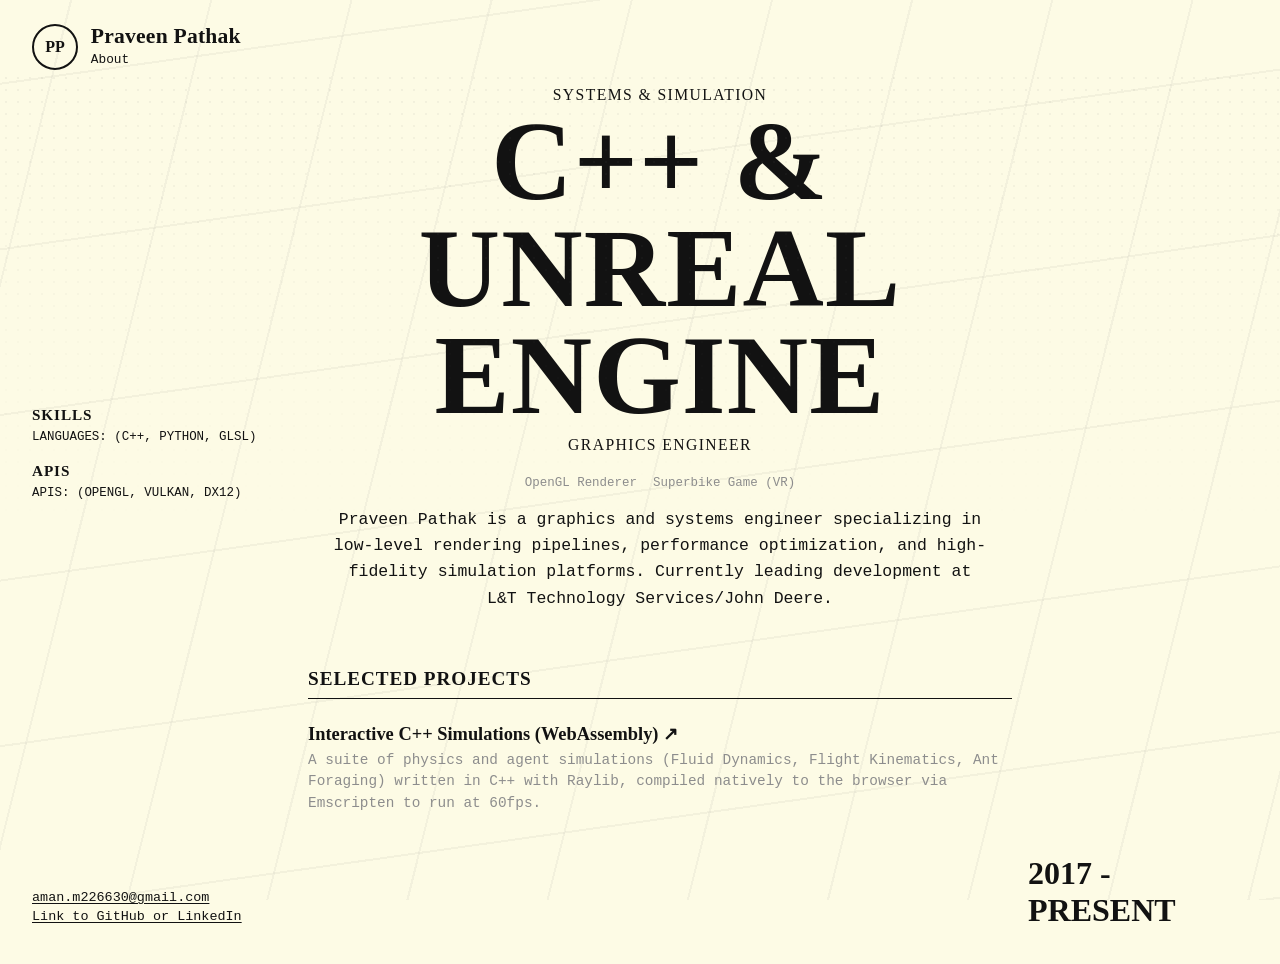
==== index.html @ 754b9e7b "changes folder name" ====
<!DOCTYPE html>
<html lang="en">
<head>
  <meta charset="UTF-8">
  <meta name="viewport" content="width=device-width, initial-scale=1.0">
  <title>Praveen Pathak</title>
  <link rel="stylesheet" href="style.css">
</head>
<body>
  <div class="page-frame">
    <header class="brand-block" id="home">
      <div class="avatar" aria-hidden="true">PP</div>
      <div>
        <h1 class="name">Praveen Pathak</h1>
        <p class="meta">About</p>
      </div>
    </header>

    <aside class="left-meta">
      <h2>SKILLS</h2>
      <p>LANGUAGES: (C++, PYTHON, GLSL)</p>
      <h2>APIS</h2>
      <p>APIS: (OPENGL, VULKAN, DX12)</p>
    </aside>

    <main class="central-block">
      <p class="section-kicker">SYSTEMS &amp; SIMULATION</p>
      <h2 class="massive-title">C++ &amp; UNREAL ENGINE</h2>
      <p class="section-kicker">GRAPHICS ENGINEER</p>
      <div class="project-tags" aria-label="Highlighted projects">
        <span>OpenGL Renderer</span>
        <span>Superbike Game (VR)</span>
      </div>
      <p class="lead-copy">
        Praveen Pathak is a graphics and systems engineer specializing in low-level
        rendering pipelines, performance optimization, and high-fidelity simulation
        platforms. Currently leading development at L&amp;T Technology Services/John Deere.
      </p>

      <section style="margin-top: 3.5rem; text-align: left;">
        <h3 style="font-family: var(--serif); font-size: 1.2rem; letter-spacing: 0.05em; border-bottom: 1px solid var(--ink); padding-bottom: 0.5rem; margin-bottom: 1.5rem;">
          SELECTED PROJECTS
        </h3>
        
        <ul style="list-style: none; padding: 0; margin: 0;">
          <li style="margin-bottom: 1.5rem;">
            <a href="cpp_sims/simulations.html" target="_blank" style="font-family: var(--serif); font-size: 1.15rem; font-weight: 700; text-decoration: none; display: inline-block; margin-bottom: 0.3rem;">
              Interactive C++ Simulations (WebAssembly) &#8599;
            </a>
            <p style="margin: 0; font-size: 0.9rem; color: var(--muted); line-height: 1.5; font-family: var(--mono);">
              A suite of physics and agent simulations (Fluid Dynamics, Flight Kinematics, Ant Foraging) written in C++ with Raylib, compiled natively to the browser via Emscripten to run at 60fps.
            </p>
          </li>
          
          </ul>
      </section>

    </main>

    <footer class="footer-left" id="contact">
      <p><a href="mailto:aman.m226630@gmail.com">aman.m226630@gmail.com</a></p>
      <p><a href="#">Link to GitHub or LinkedIn</a></p>
    </footer>

    <p class="timeline">2017 - PRESENT</p>
  </div>
  <script src="main.js"></script>
</body>
</html>
---- style.css ----
:root {
  --paper: #fdfbe5;
  --ink: #121212;
  --muted: #8d8d8d;
  --mono: "Courier New", Courier, monospace;
  --serif: "Rockwell", "Roboto Slab", "Bodoni MT", "Times New Roman", serif;
}

* {
  box-sizing: border-box;
}

html,
body {
  margin: 0;
  min-height: 100%;
}

body {
  background: var(--paper);
  color: var(--ink);
  font-family: var(--mono);
  position: relative;
}

body::before,
body::after {
  content: "";
  position: fixed;
  pointer-events: none;
  opacity: 0.5;
}

body::before {
  inset: 0;
  background-image:
    repeating-linear-gradient(
      104deg,
      transparent 0 68px,
      rgba(130, 130, 130, 0.16) 68px 70px,
      transparent 70px 136px
    ),
    repeating-linear-gradient(
      172deg,
      transparent 0 82px,
      rgba(120, 120, 120, 0.14) 82px 84px,
      transparent 84px 164px
    );
}

body::after {
  inset: 8% 0 auto 0;
  height: 60%;
  background-image: radial-gradient(circle, rgba(120, 120, 120, 0.33) 1px, transparent 1.2px);
  background-size: 12px 12px;
  mask-image: linear-gradient(to bottom, rgba(0, 0, 0, 0.5), transparent 85%);
}

.page-frame {
  min-height: 100vh;
  padding: 1.5rem 2rem 2.2rem;
  display: grid;
  grid-template-columns: minmax(160px, 260px) 1fr minmax(120px, 220px);
  grid-template-rows: auto 1fr auto;
  column-gap: 1rem;
  row-gap: 1rem;
  position: relative;
}

.brand-block {
  grid-column: 1 / 2;
  grid-row: 1 / 2;
  display: flex;
  align-items: flex-start;
  gap: 0.8rem;
}

.avatar {
  width: 46px;
  height: 46px;
  border: 2px solid var(--ink);
  border-radius: 999px;
  display: grid;
  place-items: center;
  font-family: var(--serif);
  font-size: 1rem;
  font-weight: 700;
}

.name {
  margin: 0;
  font-family: var(--serif);
  font-weight: 700;
  font-size: 1.35rem;
  letter-spacing: 0.01em;
}

.meta {
  margin: 0.2rem 0 0;
  font-size: 0.8rem;
  font-family: var(--mono);
}

.left-meta {
  grid-column: 1 / 2;
  grid-row: 2 / 3;
  align-self: center;
  max-width: 250px;
}

.left-meta h2 {
  margin: 0 0 0.25rem;
  font-family: var(--serif);
  font-size: 0.95rem;
  letter-spacing: 0.06em;
}

.left-meta p {
  margin: 0 0 1rem;
  font-size: 0.78rem;
  line-height: 1.5;
}

.central-block {
  grid-column: 2 / 3;
  grid-row: 2 / 3;
  align-self: center;
  justify-self: center;
  text-align: center;
  width: min(100%, 820px);
}

.section-kicker {
  margin: 0;
  font-family: var(--serif);
  font-size: 0.98rem;
  letter-spacing: 0.09em;
}

.massive-title {
  margin: 0.28rem 0 0.42rem;
  font-family: var(--serif);
  font-size: clamp(2.9rem, 8.8vw, 7.9rem);
  line-height: 0.95;
  font-weight: 700;
  letter-spacing: 0.01em;
}

.project-tags {
  margin: 1.35rem 0 1.05rem;
  display: flex;
  justify-content: center;
  gap: 1rem;
  color: var(--muted);
  font-size: 0.78rem;
}

.lead-copy {
  margin: 0 auto;
  width: min(100%, 660px);
  font-size: 1.03rem;
  line-height: 1.6;
}

.footer-left {
  grid-column: 1 / 2;
  grid-row: 3 / 4;
  align-self: end;
}

.footer-left p {
  margin: 0 0 0.28rem;
  font-size: 0.84rem;
}

a {
  color: var(--ink);
  text-decoration: underline;
  text-decoration-thickness: 1px;
  text-underline-offset: 2px;
}

a:visited,
a:hover,
a:focus-visible {
  color: var(--ink);
}

.timeline {
  grid-column: 3 / 4;
  grid-row: 3 / 4;
  margin: 0;
  justify-self: end;
  align-self: end;
  font-family: var(--serif);
  font-size: clamp(1rem, 2.5vw, 2.1rem);
  font-weight: 700;
}

@media (max-width: 960px) {
  .page-frame {
    grid-template-columns: 1fr;
    grid-template-rows: auto auto auto auto;
    padding: 1.2rem 1.1rem 1.5rem;
  }

  .brand-block,
  .left-meta,
  .central-block,
  .footer-left,
  .timeline {
    grid-column: 1 / -1;
    justify-self: start;
  }

  .left-meta {
    grid-row: 3 / 4;
    margin-top: 1.25rem;
  }

  .central-block {
    grid-row: 2 / 3;
    text-align: left;
    width: 100%;
  }

  .project-tags {
    justify-content: flex-start;
    flex-wrap: wrap;
    gap: 0.6rem 1rem;
  }

  .lead-copy {
    margin: 0;
    width: 100%;
  }

  .footer-left {
    grid-row: 4 / 5;
    margin-top: 1rem;
  }

  .timeline {
    grid-row: 4 / 5;
    justify-self: end;
  }
}
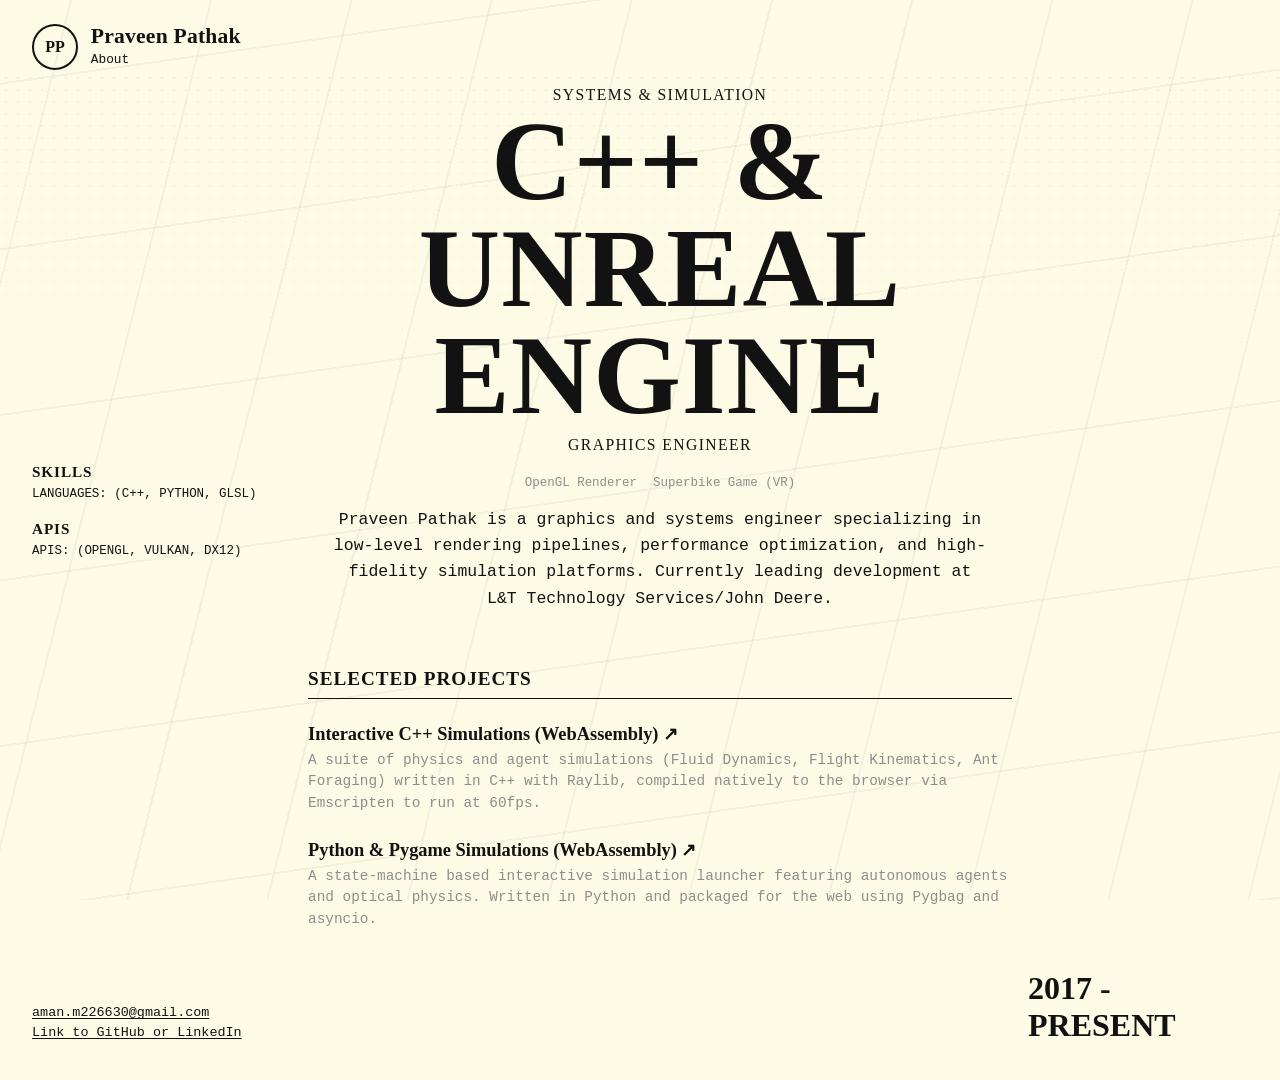
==== commit 20da34fb: "python web support" ====
--- a/index.html
+++ b/index.html
@@ -43,6 +43,7 @@
         </h3>
         
         <ul style="list-style: none; padding: 0; margin: 0;">
+          
           <li style="margin-bottom: 1.5rem;">
             <a href="cpp_sims/simulations.html" target="_blank" style="font-family: var(--serif); font-size: 1.15rem; font-weight: 700; text-decoration: none; display: inline-block; margin-bottom: 0.3rem;">
               Interactive C++ Simulations (WebAssembly) &#8599;
@@ -52,7 +53,16 @@
             </p>
           </li>
           
-          </ul>
+          <li style="margin-bottom: 1.5rem;">
+            <a href="python_sims/index.html" target="_blank" style="font-family: var(--serif); font-size: 1.15rem; font-weight: 700; text-decoration: none; display: inline-block; margin-bottom: 0.3rem;">
+              Python & Pygame Simulations (WebAssembly) &#8599;
+            </a>
+            <p style="margin: 0; font-size: 0.9rem; color: var(--muted); line-height: 1.5; font-family: var(--mono);">
+              A state-machine based interactive simulation launcher featuring autonomous agents and optical physics. Written in Python and packaged for the web using Pygbag and asyncio.
+            </p>
+          </li>
+
+        </ul>
       </section>
 
     </main>
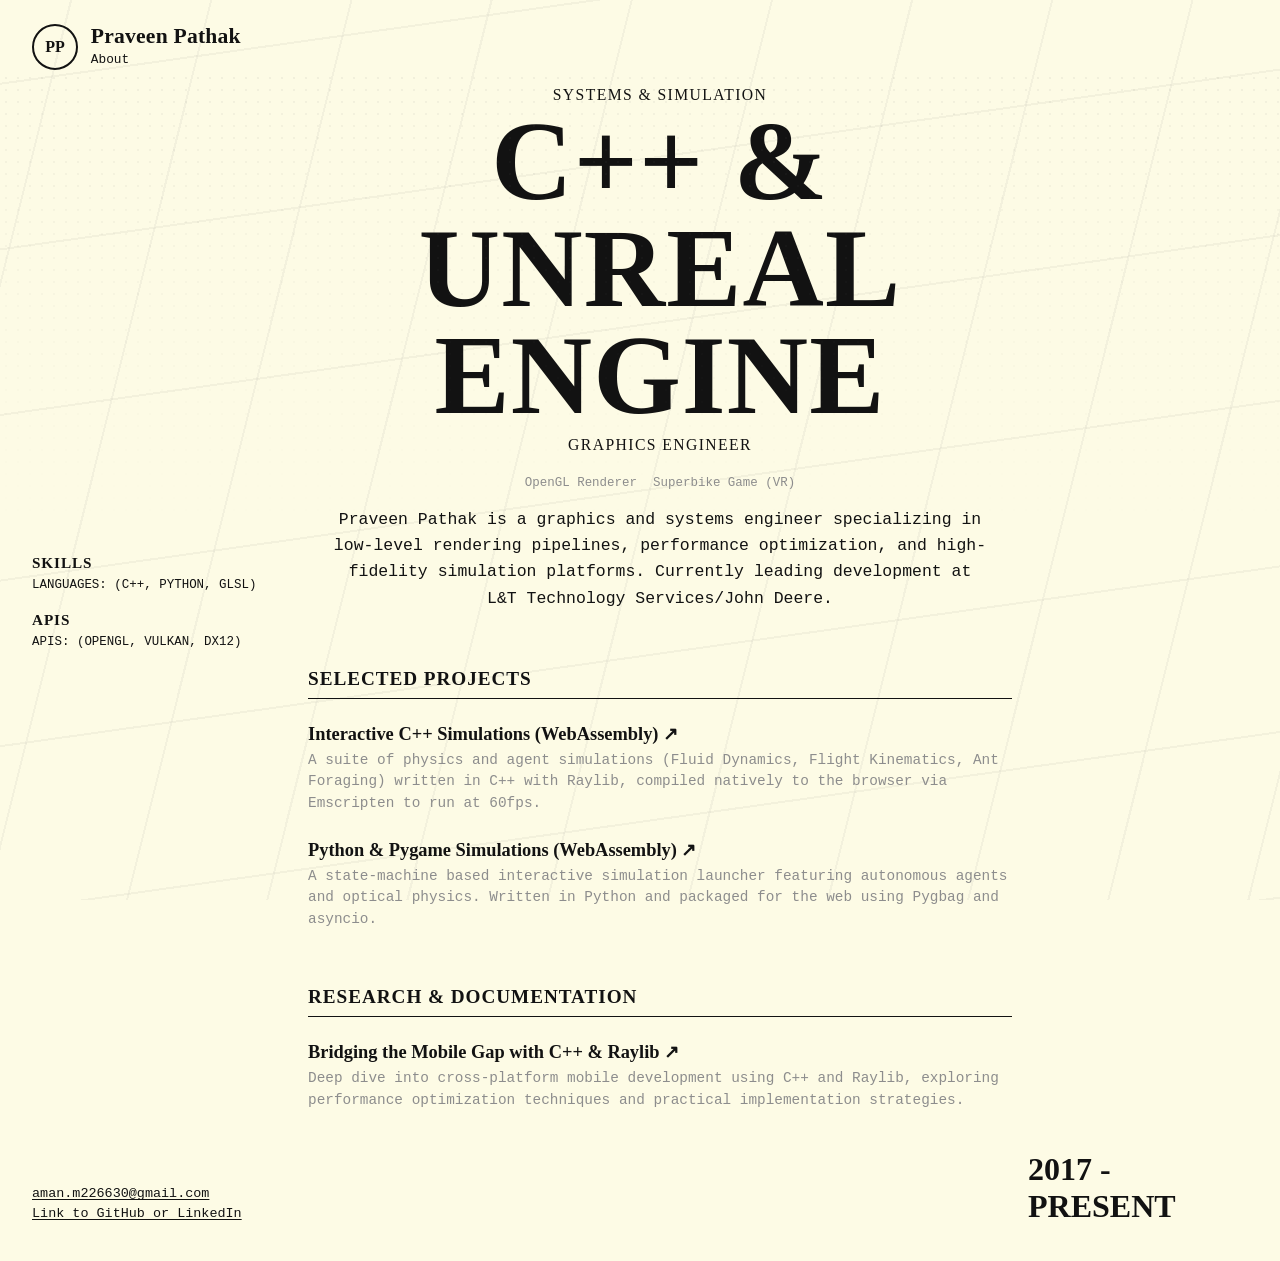
==== commit e111d81b: "added research section" ====
--- a/index.html
+++ b/index.html
@@ -65,6 +65,25 @@
         </ul>
       </section>
 
+      <section style="margin-top: 3.5rem; text-align: left;">
+        <h3 style="font-family: var(--serif); font-size: 1.2rem; letter-spacing: 0.05em; border-bottom: 1px solid var(--ink); padding-bottom: 0.5rem; margin-bottom: 1.5rem;">
+          RESEARCH & DOCUMENTATION
+        </h3>
+        
+        <ul style="list-style: none; padding: 0; margin: 0;">
+          
+          <li style="margin-bottom: 1.5rem;">
+            <a href="research/bridging-mobile-gap/" style="font-family: var(--serif); font-size: 1.15rem; font-weight: 700; text-decoration: none; display: inline-block; margin-bottom: 0.3rem;">
+              Bridging the Mobile Gap with C++ & Raylib &#8599;
+            </a>
+            <p style="margin: 0; font-size: 0.9rem; color: var(--muted); line-height: 1.5; font-family: var(--mono);">
+              Deep dive into cross-platform mobile development using C++ and Raylib, exploring performance optimization techniques and practical implementation strategies.
+            </p>
+          </li>
+
+        </ul>
+      </section>
+
     </main>
 
     <footer class="footer-left" id="contact">
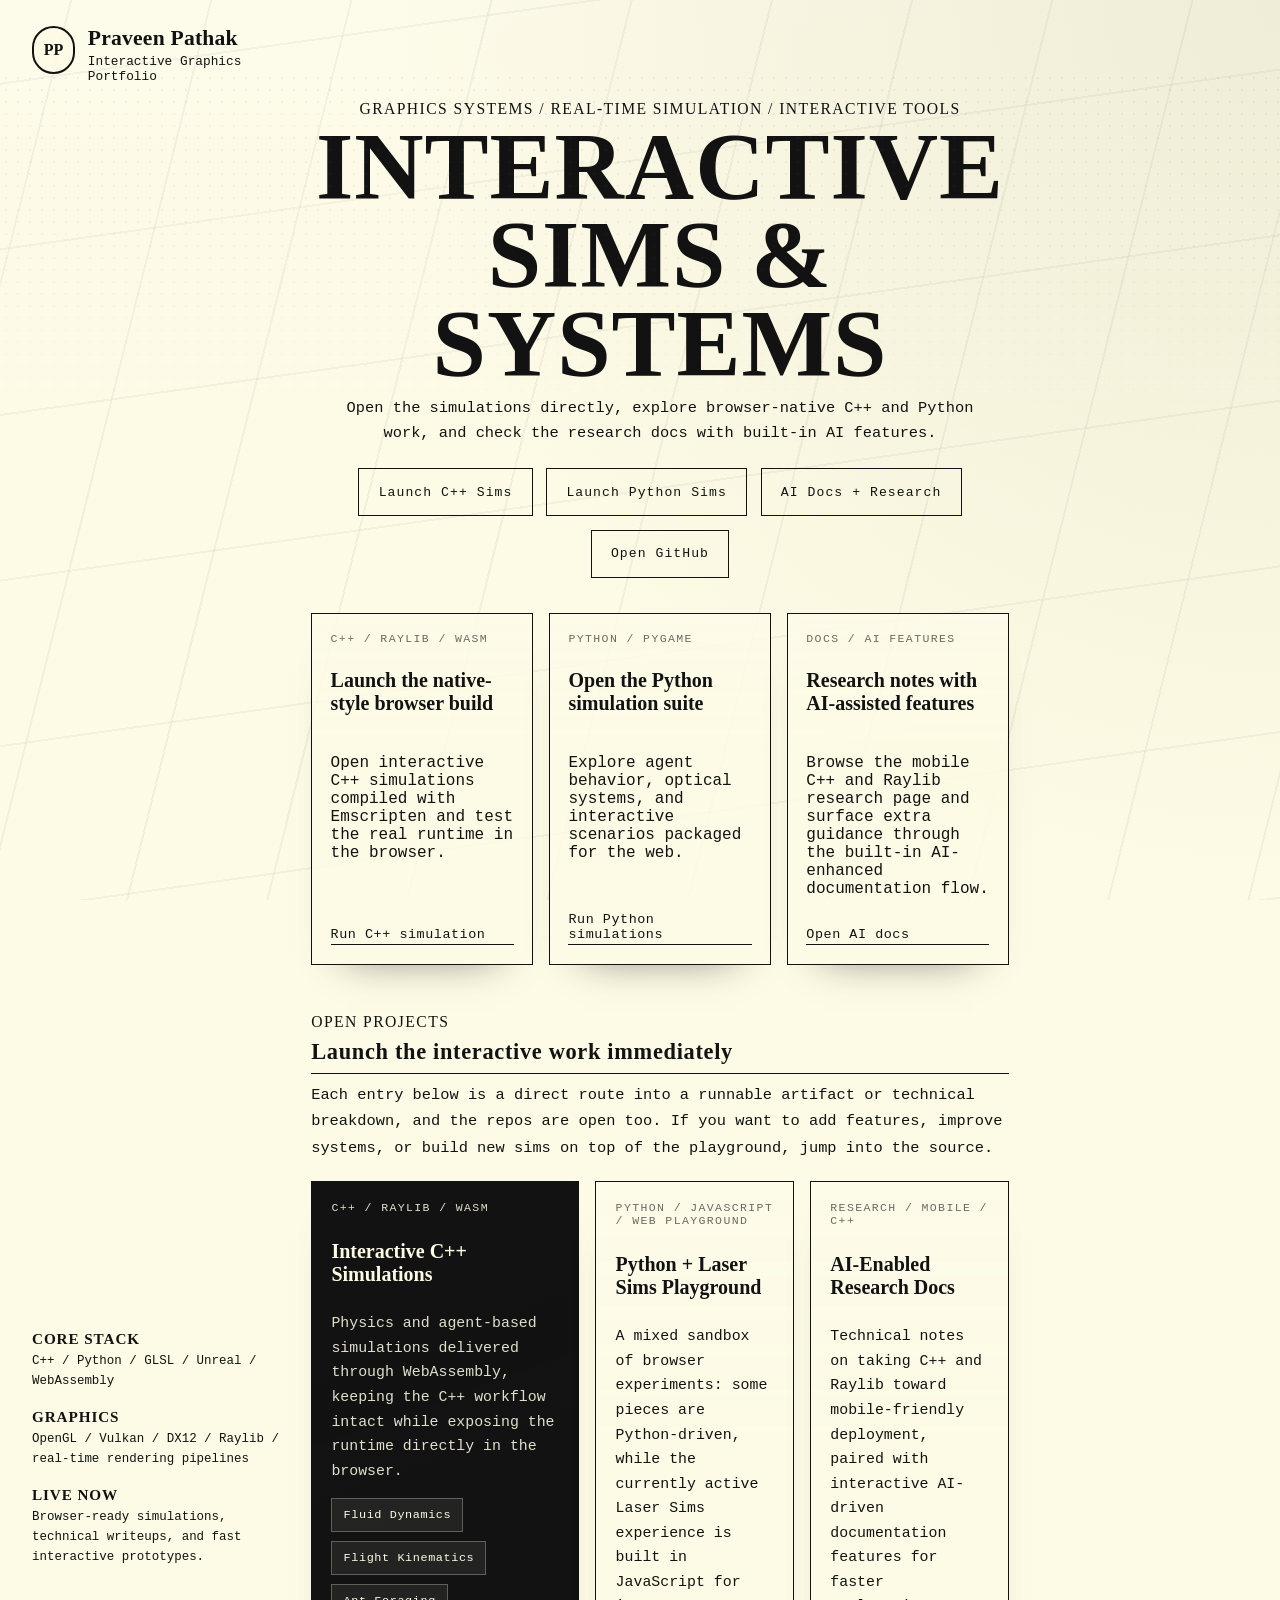
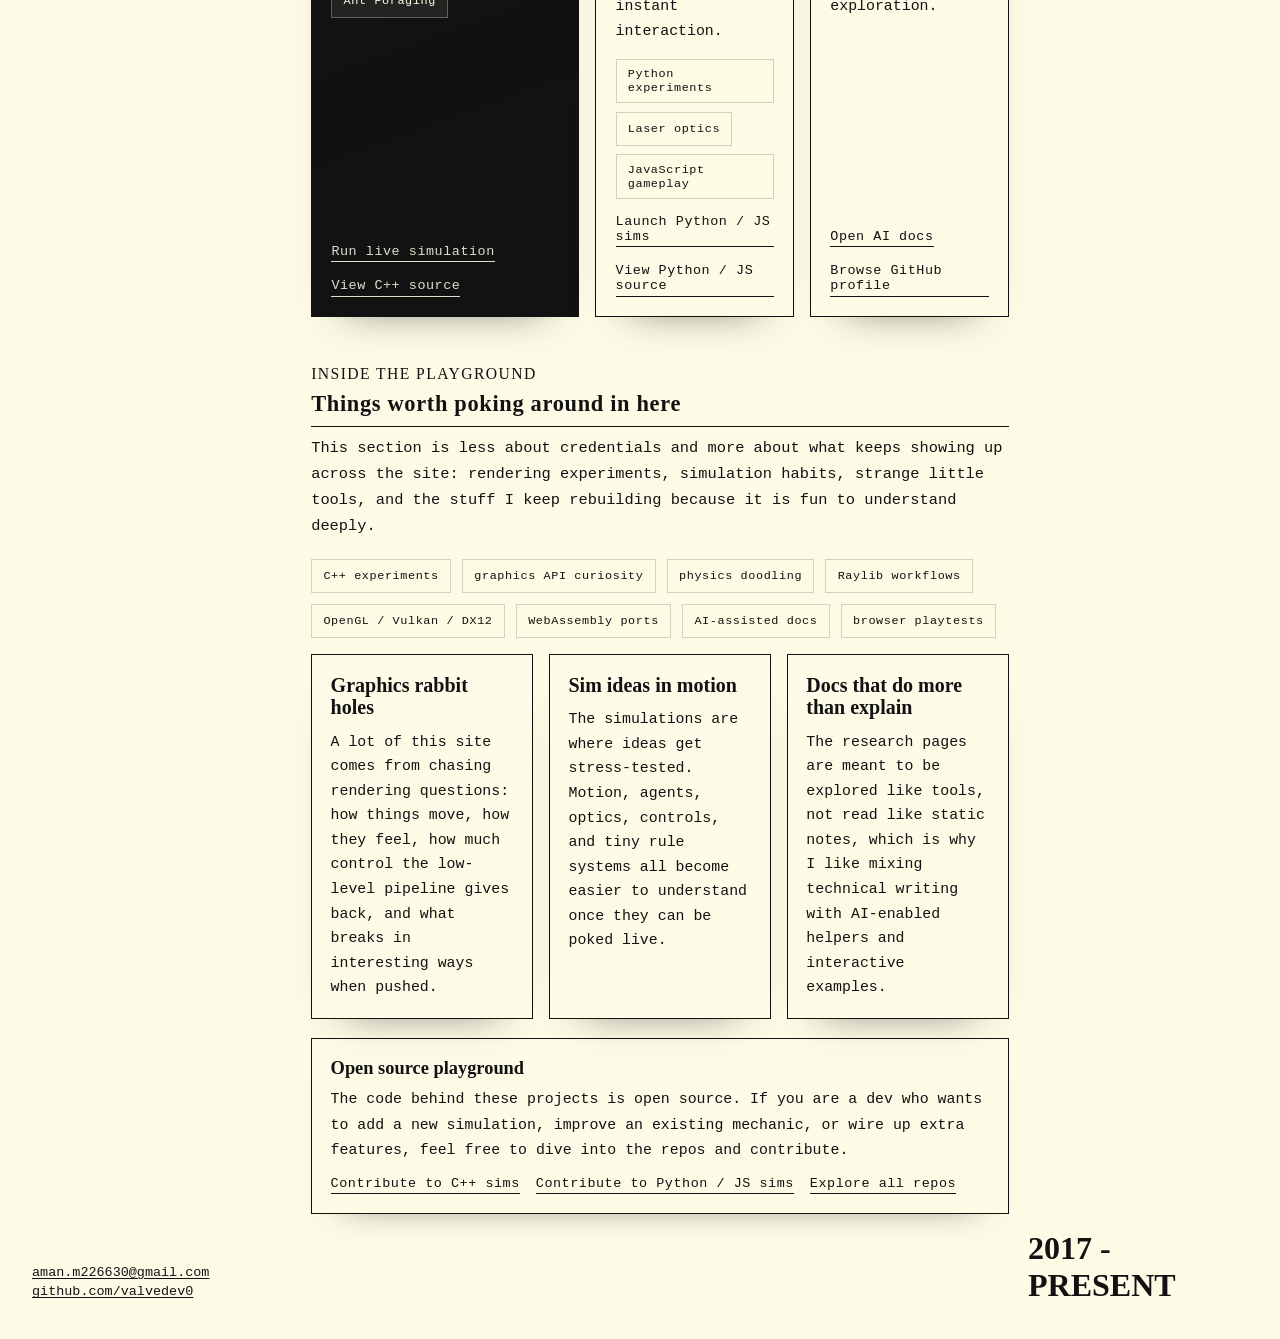
==== commit 2b29dee3: "added cpp and python sims" ====
--- a/index.html
+++ b/index.html
@@ -12,87 +12,198 @@
       <div class="avatar" aria-hidden="true">PP</div>
       <div>
         <h1 class="name">Praveen Pathak</h1>
-        <p class="meta">About</p>
+        <p class="meta">Interactive Graphics Portfolio</p>
       </div>
     </header>
 
     <aside class="left-meta">
-      <h2>SKILLS</h2>
-      <p>LANGUAGES: (C++, PYTHON, GLSL)</p>
-      <h2>APIS</h2>
-      <p>APIS: (OPENGL, VULKAN, DX12)</p>
+      <h2>CORE STACK</h2>
+      <p>C++ / Python / GLSL / Unreal / WebAssembly</p>
+      <h2>GRAPHICS</h2>
+      <p>OpenGL / Vulkan / DX12 / Raylib / real-time rendering pipelines</p>
+      <h2>LIVE NOW</h2>
+      <p>Browser-ready simulations, technical writeups, and fast interactive prototypes.</p>
     </aside>
 
     <main class="central-block">
-      <p class="section-kicker">SYSTEMS &amp; SIMULATION</p>
-      <h2 class="massive-title">C++ &amp; UNREAL ENGINE</h2>
-      <p class="section-kicker">GRAPHICS ENGINEER</p>
-      <div class="project-tags" aria-label="Highlighted projects">
-        <span>OpenGL Renderer</span>
-        <span>Superbike Game (VR)</span>
+      <p class="section-kicker">GRAPHICS SYSTEMS / REAL-TIME SIMULATION / INTERACTIVE TOOLS</p>
+      <h2 class="massive-title">INTERACTIVE<br>SIMS &amp; SYSTEMS</h2>
+      <p class="hero-note">
+        Open the simulations directly, explore browser-native C++ and Python work, and check the
+        research docs with built-in AI features.
+      </p>
+
+      <div class="hero-actions" aria-label="Primary portfolio actions">
+        <a class="action-link" href="cpp_sims/simulations.html" target="_blank" rel="noreferrer">Launch C++ Sims</a>
+        <a class="action-link" href="python_sims/index.html" target="_blank" rel="noreferrer">Launch Python Sims</a>
+        <a class="action-link action-link-secondary" href="research/bridging-mobile-gap/">AI Docs + Research</a>
+        <a class="action-link action-link-secondary" href="https://github.com/valvedev0" target="_blank" rel="noreferrer">Open GitHub</a>
       </div>
-      <p class="lead-copy">
-        Praveen Pathak is a graphics and systems engineer specializing in low-level
-        rendering pipelines, performance optimization, and high-fidelity simulation
-        platforms. Currently leading development at L&amp;T Technology Services/John Deere.
-      </p>
-
-      <section style="margin-top: 3.5rem; text-align: left;">
-        <h3 style="font-family: var(--serif); font-size: 1.2rem; letter-spacing: 0.05em; border-bottom: 1px solid var(--ink); padding-bottom: 0.5rem; margin-bottom: 1.5rem;">
-          SELECTED PROJECTS
-        </h3>
-        
-        <ul style="list-style: none; padding: 0; margin: 0;">
-          
-          <li style="margin-bottom: 1.5rem;">
-            <a href="cpp_sims/simulations.html" target="_blank" style="font-family: var(--serif); font-size: 1.15rem; font-weight: 700; text-decoration: none; display: inline-block; margin-bottom: 0.3rem;">
-              Interactive C++ Simulations (WebAssembly) &#8599;
-            </a>
-            <p style="margin: 0; font-size: 0.9rem; color: var(--muted); line-height: 1.5; font-family: var(--mono);">
-              A suite of physics and agent simulations (Fluid Dynamics, Flight Kinematics, Ant Foraging) written in C++ with Raylib, compiled natively to the browser via Emscripten to run at 60fps.
-            </p>
-          </li>
-          
-          <li style="margin-bottom: 1.5rem;">
-            <a href="python_sims/index.html" target="_blank" style="font-family: var(--serif); font-size: 1.15rem; font-weight: 700; text-decoration: none; display: inline-block; margin-bottom: 0.3rem;">
-              Python & Pygame Simulations (WebAssembly) &#8599;
-            </a>
-            <p style="margin: 0; font-size: 0.9rem; color: var(--muted); line-height: 1.5; font-family: var(--mono);">
-              A state-machine based interactive simulation launcher featuring autonomous agents and optical physics. Written in Python and packaged for the web using Pygbag and asyncio.
-            </p>
-          </li>
-
-        </ul>
+
+      <section class="spotlight-grid" aria-label="Primary portfolio entry points">
+        <article class="spotlight-card spotlight-card-launch">
+          <p class="card-kicker">C++ / RAYLIB / WASM</p>
+          <h3>Launch the native-style browser build</h3>
+          <p>
+            Open interactive C++ simulations compiled with Emscripten and test the real runtime in
+            the browser.
+          </p>
+          <a class="arrow-link" href="cpp_sims/simulations.html" target="_blank" rel="noreferrer">Run C++ simulation</a>
+        </article>
+        <article class="spotlight-card spotlight-card-launch">
+          <p class="card-kicker">PYTHON / PYGAME</p>
+          <h3>Open the Python simulation suite</h3>
+          <p>
+            Explore agent behavior, optical systems, and interactive scenarios packaged for the
+            web.
+          </p>
+          <a class="arrow-link" href="python_sims/index.html" target="_blank" rel="noreferrer">Run Python simulations</a>
+        </article>
+        <article class="spotlight-card spotlight-card-launch">
+          <p class="card-kicker">DOCS / AI FEATURES</p>
+          <h3>Research notes with AI-assisted features</h3>
+          <p>
+            Browse the mobile C++ and Raylib research page and surface extra guidance through the
+            built-in AI-enhanced documentation flow.
+          </p>
+          <a class="arrow-link" href="research/bridging-mobile-gap/">Open AI docs</a>
+        </article>
       </section>
 
-      <section style="margin-top: 3.5rem; text-align: left;">
-        <h3 style="font-family: var(--serif); font-size: 1.2rem; letter-spacing: 0.05em; border-bottom: 1px solid var(--ink); padding-bottom: 0.5rem; margin-bottom: 1.5rem;">
-          RESEARCH & DOCUMENTATION
-        </h3>
-        
-        <ul style="list-style: none; padding: 0; margin: 0;">
-          
-          <li style="margin-bottom: 1.5rem;">
-            <a href="research/bridging-mobile-gap/" style="font-family: var(--serif); font-size: 1.15rem; font-weight: 700; text-decoration: none; display: inline-block; margin-bottom: 0.3rem;">
-              Bridging the Mobile Gap with C++ & Raylib &#8599;
-            </a>
-            <p style="margin: 0; font-size: 0.9rem; color: var(--muted); line-height: 1.5; font-family: var(--mono);">
-              Deep dive into cross-platform mobile development using C++ and Raylib, exploring performance optimization techniques and practical implementation strategies.
-            </p>
-          </li>
-
-        </ul>
+      <section class="content-section" id="projects">
+        <div class="section-heading">
+          <p class="section-kicker">OPEN PROJECTS</p>
+          <h3 class="section-title">Launch the interactive work immediately</h3>
+          <p class="supporting-copy">
+            Each entry below is a direct route into a runnable artifact or technical breakdown, and
+            the repos are open too. If you want to add features, improve systems, or build new
+            sims on top of the playground, jump into the source.
+          </p>
+        </div>
+
+        <div class="project-grid">
+          <article class="project-card project-card-featured">
+            <p class="card-kicker">C++ / RAYLIB / WASM</p>
+            <h4>Interactive C++ Simulations</h4>
+            <p class="project-summary">
+              Physics and agent-based simulations delivered through WebAssembly, keeping the C++
+              workflow intact while exposing the runtime directly in the browser.
+            </p>
+            <div class="card-tags" aria-label="C++ simulation categories">
+              <span>Fluid Dynamics</span>
+              <span>Flight Kinematics</span>
+              <span>Ant Foraging</span>
+            </div>
+            <div class="project-actions">
+              <a class="arrow-link" href="cpp_sims/simulations.html" target="_blank" rel="noreferrer">Run live simulation</a>
+              <a class="arrow-link" href="https://github.com/valvedev0/simulations/tree/feature/wasm-port/cpp" target="_blank" rel="noreferrer">View C++ source</a>
+            </div>
+          </article>
+
+          <article class="project-card">
+            <p class="card-kicker">PYTHON / JAVASCRIPT / WEB PLAYGROUND</p>
+            <h4>Python + Laser Sims Playground</h4>
+            <p class="project-summary">
+              A mixed sandbox of browser experiments: some pieces are Python-driven, while the
+              currently active Laser Sims experience is built in JavaScript for instant interaction.
+            </p>
+            <div class="card-tags" aria-label="Python simulation categories">
+              <span>Python experiments</span>
+              <span>Laser optics</span>
+              <span>JavaScript gameplay</span>
+            </div>
+            <div class="project-actions">
+              <a class="arrow-link" href="python_sims/index.html" target="_blank" rel="noreferrer">Launch Python / JS sims</a>
+              <a class="arrow-link" href="https://github.com/valvedev0/simulations/tree/feature/wasm-port/python" target="_blank" rel="noreferrer">View Python / JS source</a>
+            </div>
+          </article>
+
+          <article class="project-card">
+            <p class="card-kicker">RESEARCH / MOBILE / C++</p>
+            <h4>AI-Enabled Research Docs</h4>
+            <p class="project-summary">
+              Technical notes on taking C++ and Raylib toward mobile-friendly deployment, paired
+              with interactive AI-driven documentation features for faster exploration.
+            </p>
+            <div class="project-actions">
+              <a class="arrow-link" href="research/bridging-mobile-gap/">Open AI docs</a>
+              <a class="arrow-link" href="https://github.com/valvedev0" target="_blank" rel="noreferrer">Browse GitHub profile</a>
+            </div>
+          </article>
+        </div>
       </section>
 
+      <section class="content-section" id="skills">
+        <div class="section-heading">
+          <p class="section-kicker">INSIDE THE PLAYGROUND</p>
+          <h3 class="section-title">Things worth poking around in here</h3>
+          <p class="supporting-copy">
+            This section is less about credentials and more about what keeps showing up across the
+            site: rendering experiments, simulation habits, strange little tools, and the stuff I
+            keep rebuilding because it is fun to understand deeply.
+          </p>
+        </div>
+
+        <div class="skill-cloud" aria-label="Skill snapshot">
+          <span class="skill-pill">C++ experiments</span>
+          <span class="skill-pill">graphics API curiosity</span>
+          <span class="skill-pill">physics doodling</span>
+          <span class="skill-pill">Raylib workflows</span>
+          <span class="skill-pill">OpenGL / Vulkan / DX12</span>
+          <span class="skill-pill">WebAssembly ports</span>
+          <span class="skill-pill">AI-assisted docs</span>
+          <span class="skill-pill">browser playtests</span>
+        </div>
+
+        <div class="detail-grid">
+          <article class="detail-card">
+            <h4>Graphics rabbit holes</h4>
+            <p>
+              A lot of this site comes from chasing rendering questions: how things move, how they
+              feel, how much control the low-level pipeline gives back, and what breaks in
+              interesting ways when pushed.
+            </p>
+          </article>
+          <article class="detail-card">
+            <h4>Sim ideas in motion</h4>
+            <p>
+              The simulations are where ideas get stress-tested. Motion, agents, optics, controls,
+              and tiny rule systems all become easier to understand once they can be poked live.
+            </p>
+          </article>
+          <article class="detail-card">
+            <h4>Docs that do more than explain</h4>
+            <p>
+              The research pages are meant to be explored like tools, not read like static notes,
+              which is why I like mixing technical writing with AI-enabled helpers and interactive
+              examples.
+            </p>
+          </article>
+        </div>
+
+        <div class="contrib-note">
+          <h4>Open source playground</h4>
+          <p>
+            The code behind these projects is open source. If you are a dev who wants to add a new
+            simulation, improve an existing mechanic, or wire up extra features, feel free to dive
+            into the repos and contribute.
+          </p>
+          <div class="project-actions">
+            <a class="arrow-link" href="https://github.com/valvedev0/simulations/tree/feature/wasm-port/cpp" target="_blank" rel="noreferrer">Contribute to C++ sims</a>
+            <a class="arrow-link" href="https://github.com/valvedev0/simulations/tree/feature/wasm-port/python" target="_blank" rel="noreferrer">Contribute to Python / JS sims</a>
+            <a class="arrow-link" href="https://github.com/valvedev0" target="_blank" rel="noreferrer">Explore all repos</a>
+          </div>
+        </div>
+      </section>
     </main>
 
     <footer class="footer-left" id="contact">
       <p><a href="mailto:aman.m226630@gmail.com">aman.m226630@gmail.com</a></p>
-      <p><a href="#">Link to GitHub or LinkedIn</a></p>
+      <p><a href="https://github.com/valvedev0" target="_blank" rel="noreferrer">github.com/valvedev0</a></p>
     </footer>
 
     <p class="timeline">2017 - PRESENT</p>
   </div>
   <script src="main.js"></script>
 </body>
-</html>+</html>
--- a/style.css
+++ b/style.css
@@ -1,7 +1,10 @@
 :root {
   --paper: #fdfbe5;
+  --paper-deep: #f4efcf;
   --ink: #121212;
-  --muted: #8d8d8d;
+  --muted: #6d6a5f;
+  --line: rgba(18, 18, 18, 0.18);
+  --shadow: rgba(18, 18, 18, 0.08);
   --mono: "Courier New", Courier, monospace;
   --serif: "Rockwell", "Roboto Slab", "Bodoni MT", "Times New Roman", serif;
 }
@@ -14,10 +17,14 @@
 body {
   margin: 0;
   min-height: 100%;
+  scroll-behavior: smooth;
 }
 
 body {
-  background: var(--paper);
+  background:
+    radial-gradient(circle at top right, rgba(175, 167, 129, 0.18), transparent 28%),
+    linear-gradient(180deg, rgba(255, 255, 255, 0.18), transparent 20%),
+    var(--paper);
   color: var(--ink);
   font-family: var(--mono);
   position: relative;
@@ -28,7 +35,7 @@
   content: "";
   position: fixed;
   pointer-events: none;
-  opacity: 0.5;
+  opacity: 0.52;
 }
 
 body::before {
@@ -53,16 +60,16 @@
   height: 60%;
   background-image: radial-gradient(circle, rgba(120, 120, 120, 0.33) 1px, transparent 1.2px);
   background-size: 12px 12px;
-  mask-image: linear-gradient(to bottom, rgba(0, 0, 0, 0.5), transparent 85%);
+  mask-image: linear-gradient(to bottom, rgba(0, 0, 0, 0.55), transparent 85%);
 }
 
 .page-frame {
   min-height: 100vh;
-  padding: 1.5rem 2rem 2.2rem;
+  padding: 1.6rem 2rem 2.2rem;
   display: grid;
-  grid-template-columns: minmax(160px, 260px) 1fr minmax(120px, 220px);
+  grid-template-columns: minmax(170px, 260px) 1fr minmax(120px, 220px);
   grid-template-rows: auto 1fr auto;
-  column-gap: 1rem;
+  column-gap: 1.2rem;
   row-gap: 1rem;
   position: relative;
 }
@@ -76,8 +83,8 @@
 }
 
 .avatar {
-  width: 46px;
-  height: 46px;
+  width: 48px;
+  height: 48px;
   border: 2px solid var(--ink);
   border-radius: 999px;
   display: grid;
@@ -85,6 +92,7 @@
   font-family: var(--serif);
   font-size: 1rem;
   font-weight: 700;
+  background: rgba(253, 251, 229, 0.86);
 }
 
 .name {
@@ -113,12 +121,13 @@
   font-family: var(--serif);
   font-size: 0.95rem;
   letter-spacing: 0.06em;
+  font-weight: 700;
 }
 
 .left-meta p {
   margin: 0 0 1rem;
   font-size: 0.78rem;
-  line-height: 1.5;
+  line-height: 1.6;
 }
 
 .central-block {
@@ -127,7 +136,7 @@
   align-self: center;
   justify-self: center;
   text-align: center;
-  width: min(100%, 820px);
+  width: min(100%, 980px);
 }
 
 .section-kicker {
@@ -138,10 +147,10 @@
 }
 
 .massive-title {
-  margin: 0.28rem 0 0.42rem;
-  font-family: var(--serif);
-  font-size: clamp(2.9rem, 8.8vw, 7.9rem);
-  line-height: 0.95;
+  margin: 0.32rem 0 0.5rem;
+  font-family: var(--serif);
+  font-size: clamp(2.8rem, 7.5vw, 6rem);
+  line-height: 0.92;
   font-weight: 700;
   letter-spacing: 0.01em;
 }
@@ -159,7 +168,269 @@
   margin: 0 auto;
   width: min(100%, 660px);
   font-size: 1.03rem;
-  line-height: 1.6;
+  line-height: 1.65;
+}
+
+.hero-note {
+  margin: 0.35rem auto 0;
+  width: min(100%, 640px);
+  font-size: 0.96rem;
+  line-height: 1.65;
+}
+
+.hero-actions {
+  margin-top: 1.35rem;
+  display: flex;
+  justify-content: center;
+  flex-wrap: wrap;
+  gap: 0.85rem;
+}
+
+.action-link {
+  display: inline-flex;
+  align-items: center;
+  justify-content: center;
+  min-height: 48px;
+  padding: 0.9rem 1.2rem;
+  border: 1px solid var(--ink);
+  background: transparent;
+  color: var(--ink);
+  text-decoration: none;
+  font-size: 0.82rem;
+  letter-spacing: 0.08em;
+  transition: transform 180ms ease, background 180ms ease, color 180ms ease, box-shadow 180ms ease;
+  box-shadow: none;
+}
+
+.action-link:hover,
+.action-link:focus-visible {
+  color: var(--paper);
+  background: var(--ink);
+  transform: translateY(-2px);
+}
+
+.action-link-secondary {
+  background: transparent;
+  color: var(--ink);
+}
+
+.action-link-secondary:hover,
+.action-link-secondary:focus-visible {
+  background: var(--ink);
+  color: var(--paper);
+}
+
+.action-link:visited,
+.action-link:hover,
+.action-link:focus-visible,
+.action-link-secondary:visited,
+.action-link-secondary:hover,
+.action-link-secondary:focus-visible {
+  text-decoration: none;
+}
+
+.spotlight-grid {
+  margin-top: 2.2rem;
+  display: grid;
+  grid-template-columns: repeat(3, minmax(0, 1fr));
+  gap: 1rem;
+  text-align: left;
+}
+
+.spotlight-card,
+.project-card,
+.detail-card {
+  border: 1px solid var(--ink);
+  background:
+    linear-gradient(180deg, rgba(255, 255, 255, 0.16), transparent 42%),
+    rgba(253, 251, 229, 0.82);
+  box-shadow: 0 24px 40px -36px rgba(18, 18, 18, 0.7);
+  transition: transform 180ms ease, box-shadow 180ms ease, border-color 180ms ease;
+}
+
+.spotlight-card {
+  padding: 1.15rem;
+}
+
+.spotlight-card-launch {
+  display: flex;
+  flex-direction: column;
+  gap: 0.8rem;
+}
+
+.spotlight-card-launch .arrow-link {
+  margin-top: auto;
+}
+
+.spotlight-card:hover,
+.spotlight-card:focus-within,
+.project-card:hover,
+.project-card:focus-within,
+.detail-card:hover,
+.detail-card:focus-within {
+  transform: translateY(-3px);
+  box-shadow: 0 28px 50px -34px rgba(18, 18, 18, 0.74);
+}
+
+.card-kicker {
+  margin: 0 0 0.7rem;
+  font-size: 0.72rem;
+  letter-spacing: 0.12em;
+  color: var(--muted);
+}
+
+.spotlight-card h3,
+.project-card h4,
+.detail-card h4 {
+  margin: 0 0 0.7rem;
+  font-family: var(--serif);
+  font-size: 1.25rem;
+  line-height: 1.12;
+}
+
+.spotlight-card p:last-child,
+.project-summary,
+.detail-card p {
+  margin: 0;
+  font-size: 0.93rem;
+  line-height: 1.65;
+}
+
+.content-section {
+  margin-top: 3rem;
+  text-align: left;
+}
+
+.section-heading {
+  display: grid;
+  gap: 0.5rem;
+  margin-bottom: 1.25rem;
+}
+
+.section-title {
+  margin: 0;
+  padding-bottom: 0.55rem;
+  border-bottom: 1px solid var(--ink);
+  font-family: var(--serif);
+  font-size: 1.4rem;
+  letter-spacing: 0.03em;
+}
+
+.supporting-copy {
+  margin: 0;
+  max-width: 760px;
+  font-size: 0.96rem;
+  line-height: 1.7;
+}
+
+.project-grid {
+  display: grid;
+  grid-template-columns: 1.35fr 1fr 1fr;
+  gap: 1rem;
+}
+
+.project-card {
+  display: flex;
+  flex-direction: column;
+  gap: 0.95rem;
+  padding: 1.2rem;
+}
+
+.project-card-featured {
+  background:
+    linear-gradient(160deg, rgba(18, 18, 18, 0.96), rgba(18, 18, 18, 0.82)),
+    var(--ink);
+  color: var(--paper);
+}
+
+.project-card-featured .card-kicker,
+.project-card-featured .project-summary,
+.project-card-featured .arrow-link {
+  color: rgba(253, 251, 229, 0.88);
+}
+
+.project-card-featured .card-tags span {
+  border-color: rgba(253, 251, 229, 0.28);
+  background: rgba(253, 251, 229, 0.07);
+}
+
+.card-tags {
+  display: flex;
+  flex-wrap: wrap;
+  gap: 0.55rem;
+}
+
+.card-tags span,
+.skill-pill {
+  display: inline-flex;
+  align-items: center;
+  min-height: 34px;
+  padding: 0.45rem 0.7rem;
+  border: 1px solid var(--line);
+  background: rgba(253, 251, 229, 0.78);
+  font-size: 0.74rem;
+  letter-spacing: 0.05em;
+}
+
+.project-actions {
+  display: flex;
+  flex-wrap: wrap;
+  gap: 1rem;
+  margin-top: auto;
+}
+
+.arrow-link {
+  color: var(--ink);
+  text-decoration: none;
+  font-size: 0.84rem;
+  letter-spacing: 0.04em;
+  border-bottom: 1px solid currentColor;
+  padding-bottom: 0.15rem;
+}
+
+.arrow-link:hover,
+.arrow-link:focus-visible {
+  opacity: 0.72;
+}
+
+.skill-cloud {
+  display: flex;
+  flex-wrap: wrap;
+  gap: 0.7rem;
+}
+
+.detail-grid {
+  margin-top: 1rem;
+  display: grid;
+  grid-template-columns: repeat(3, minmax(0, 1fr));
+  gap: 1rem;
+}
+
+.detail-card {
+  padding: 1.15rem;
+}
+
+.contrib-note {
+  margin-top: 1.2rem;
+  padding: 1.15rem;
+  border: 1px solid var(--ink);
+  background:
+    linear-gradient(180deg, rgba(255, 255, 255, 0.14), transparent 42%),
+    rgba(253, 251, 229, 0.84);
+  box-shadow: 0 20px 36px -34px rgba(18, 18, 18, 0.72);
+}
+
+.contrib-note h4 {
+  margin: 0 0 0.55rem;
+  font-family: var(--serif);
+  font-size: 1.15rem;
+}
+
+.contrib-note p {
+  margin: 0 0 0.8rem;
+  max-width: 780px;
+  font-size: 0.93rem;
+  line-height: 1.7;
 }
 
 .footer-left {
@@ -186,6 +457,31 @@
   color: var(--ink);
 }
 
+.action-link,
+.action-link:visited,
+.action-link:hover,
+.action-link:focus-visible,
+.action-link-secondary,
+.action-link-secondary:visited,
+.action-link-secondary:hover,
+.action-link-secondary:focus-visible {
+  text-decoration: none;
+}
+
+.action-link,
+.action-link:visited,
+.action-link-secondary,
+.action-link-secondary:visited {
+  color: var(--ink);
+}
+
+.action-link:hover,
+.action-link:focus-visible,
+.action-link-secondary:hover,
+.action-link-secondary:focus-visible {
+  color: var(--paper);
+}
+
 .timeline {
   grid-column: 3 / 4;
   grid-row: 3 / 4;
@@ -195,6 +491,14 @@
   font-family: var(--serif);
   font-size: clamp(1rem, 2.5vw, 2.1rem);
   font-weight: 700;
+}
+
+@media (max-width: 1100px) {
+  .spotlight-grid,
+  .detail-grid,
+  .project-grid {
+    grid-template-columns: 1fr;
+  }
 }
 
 @media (max-width: 960px) {
@@ -224,12 +528,12 @@
     width: 100%;
   }
 
-  .project-tags {
+  .project-tags,
+  .hero-actions {
     justify-content: flex-start;
-    flex-wrap: wrap;
-    gap: 0.6rem 1rem;
-  }
-
+  }
+
+  .hero-note,
   .lead-copy {
     margin: 0;
     width: 100%;
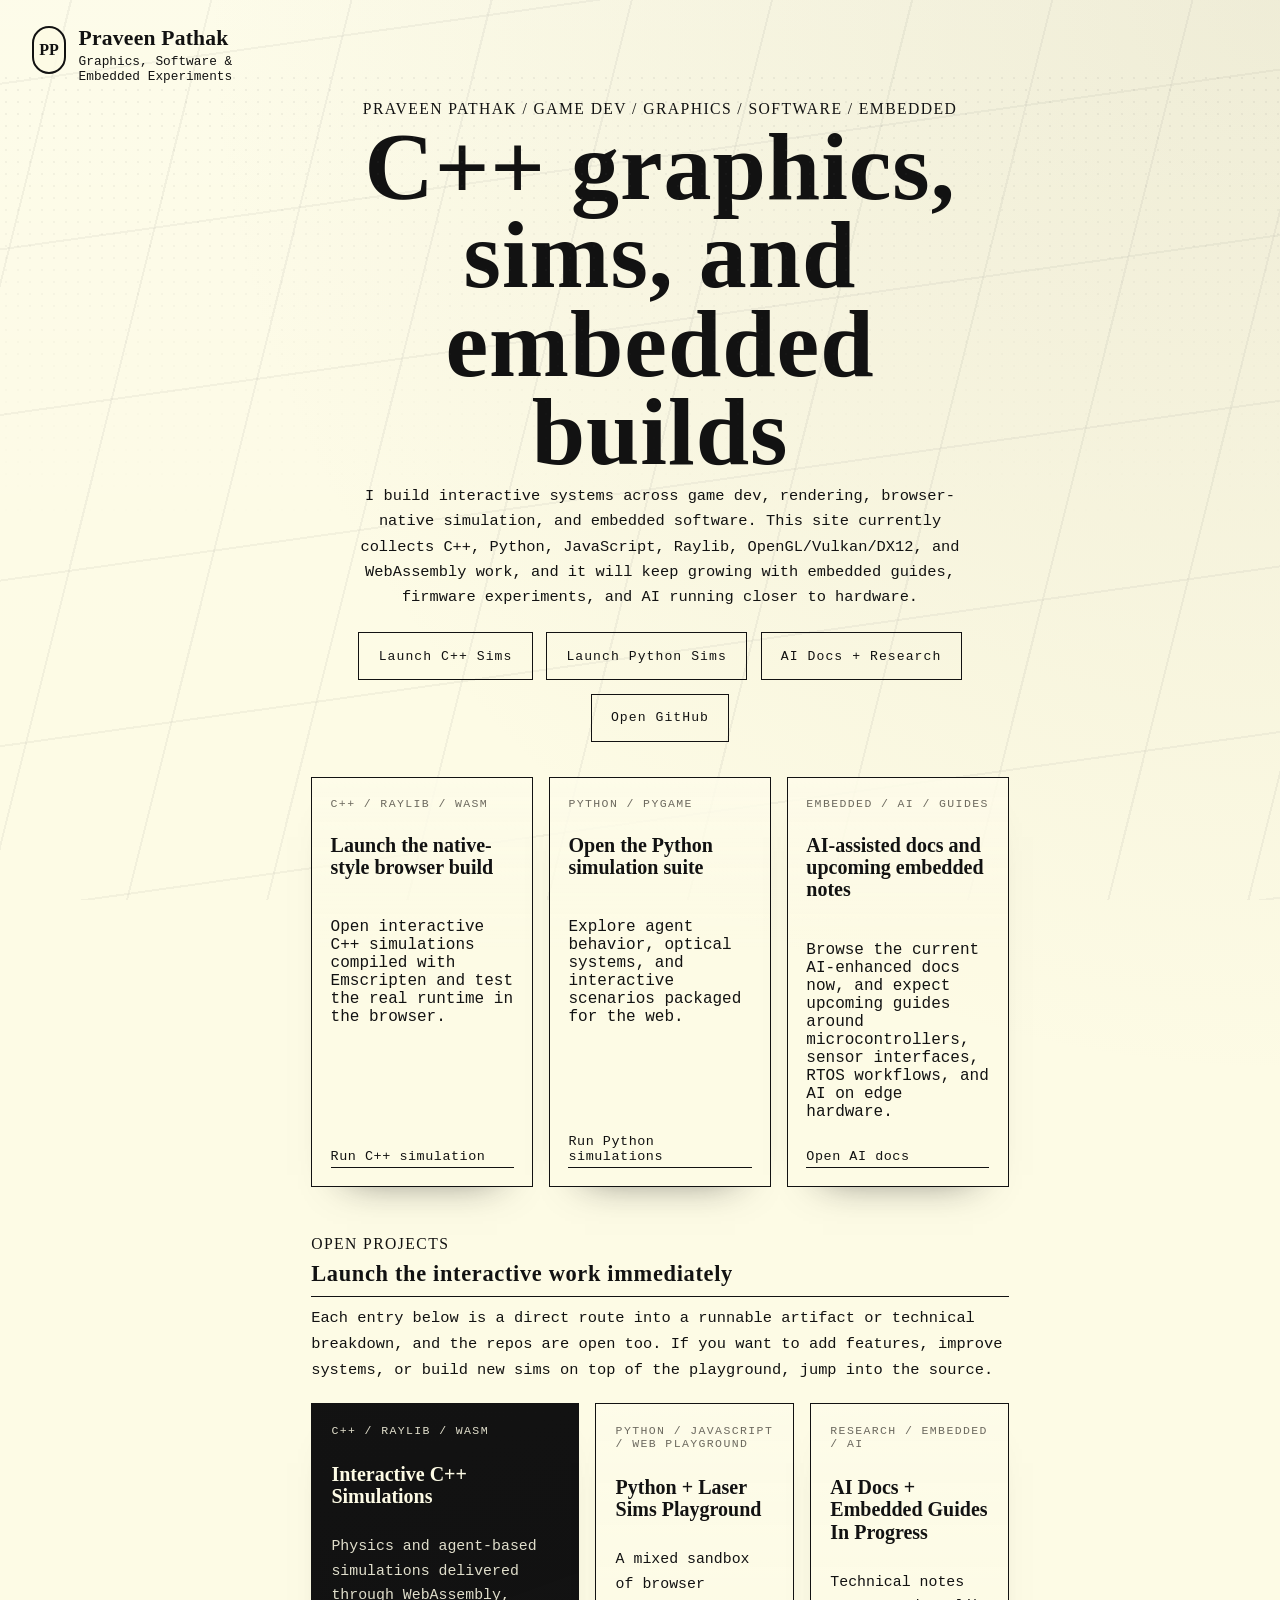
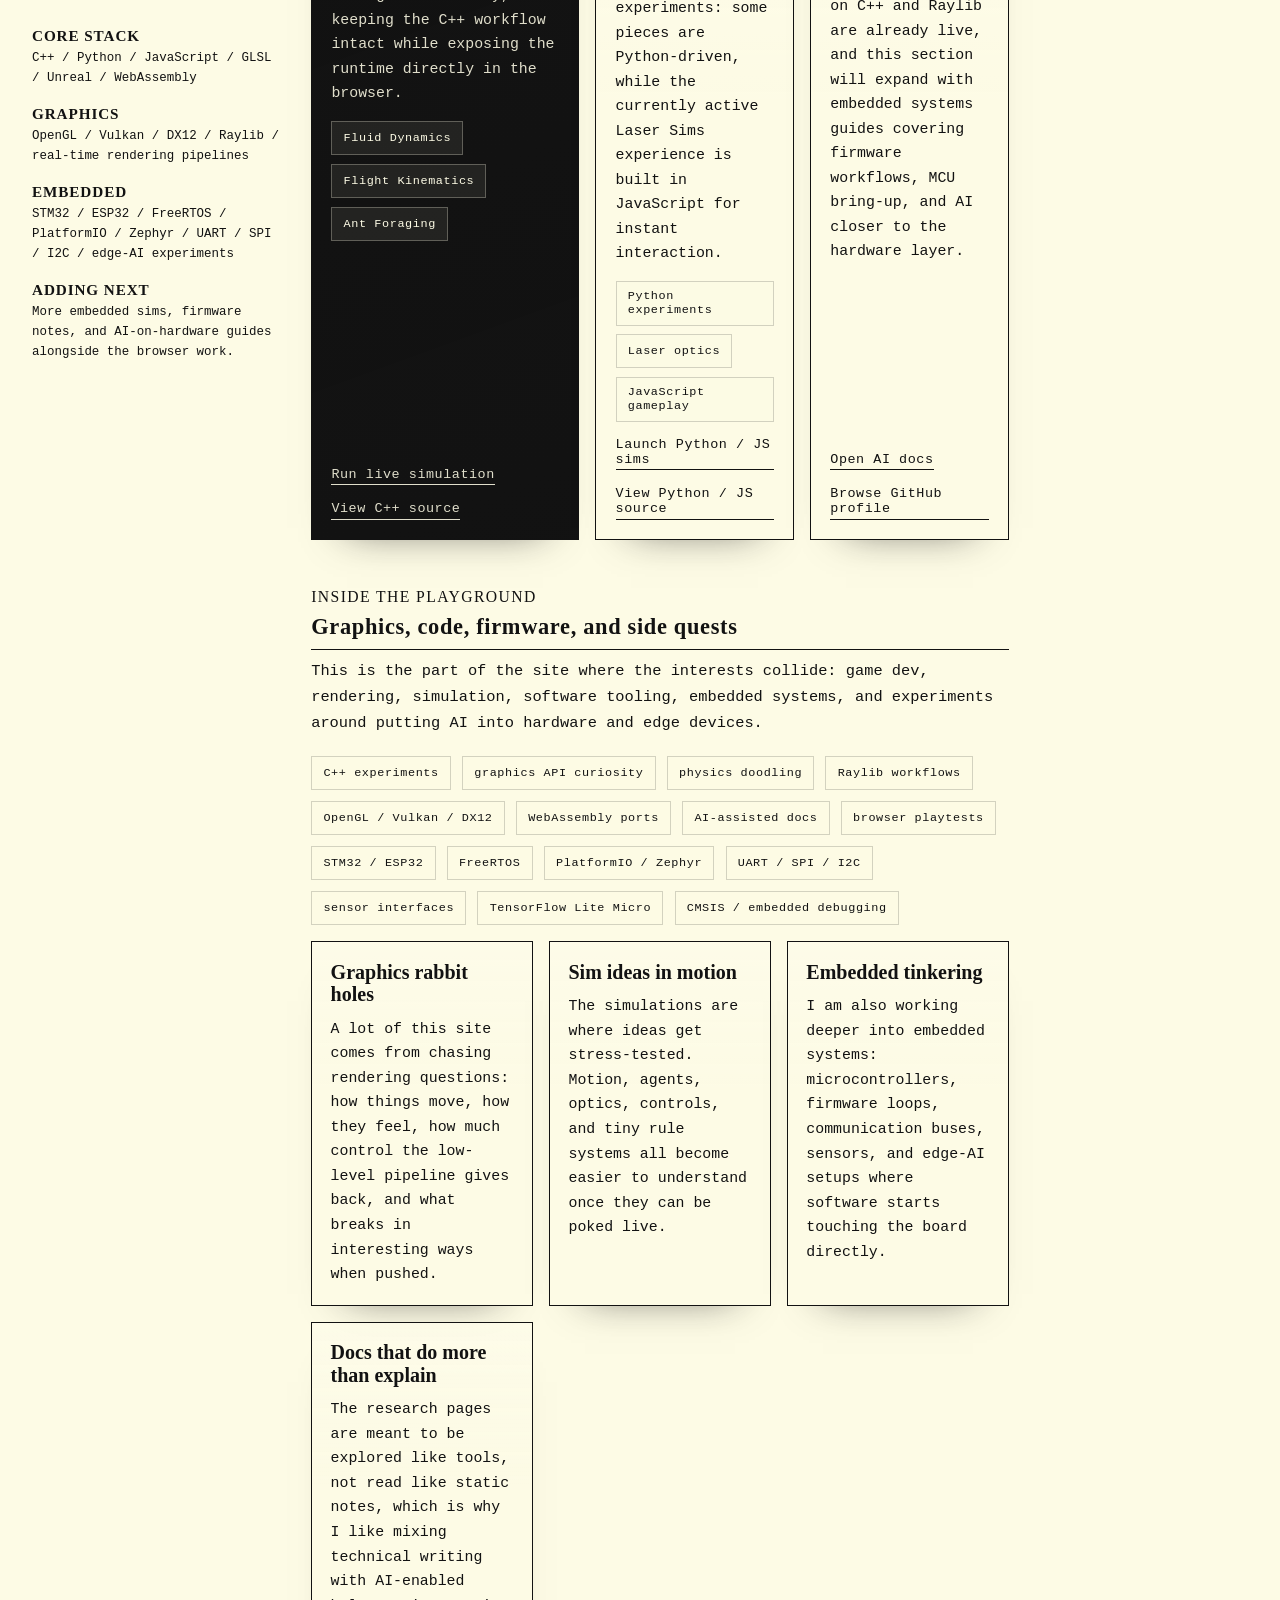
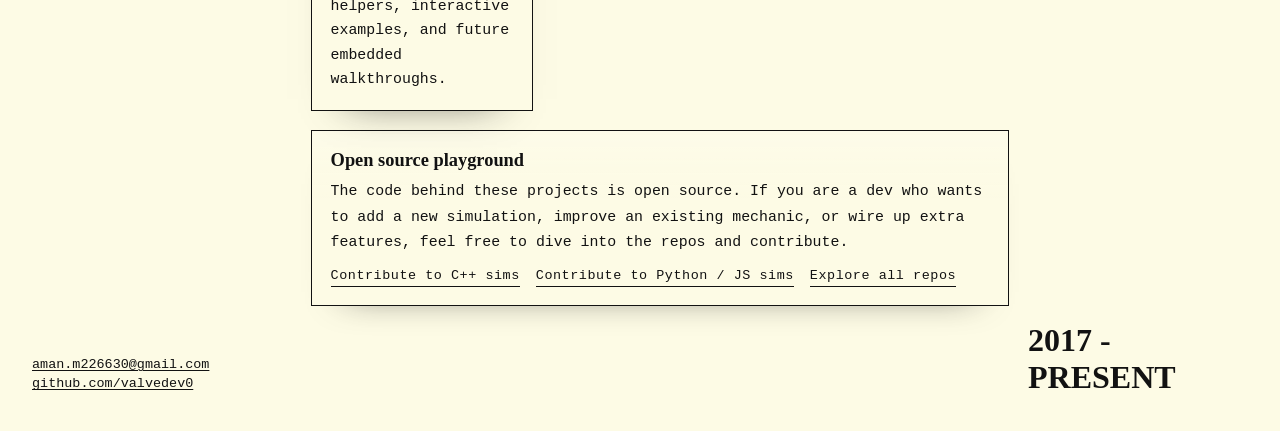
==== commit 3ff7e69c: "modified index page" ====
--- a/index.html
+++ b/index.html
@@ -12,25 +12,29 @@
       <div class="avatar" aria-hidden="true">PP</div>
       <div>
         <h1 class="name">Praveen Pathak</h1>
-        <p class="meta">Interactive Graphics Portfolio</p>
+        <p class="meta">Graphics, Software &amp; Embedded Experiments</p>
       </div>
     </header>
 
     <aside class="left-meta">
       <h2>CORE STACK</h2>
-      <p>C++ / Python / GLSL / Unreal / WebAssembly</p>
+      <p>C++ / Python / JavaScript / GLSL / Unreal / WebAssembly</p>
       <h2>GRAPHICS</h2>
       <p>OpenGL / Vulkan / DX12 / Raylib / real-time rendering pipelines</p>
-      <h2>LIVE NOW</h2>
-      <p>Browser-ready simulations, technical writeups, and fast interactive prototypes.</p>
+      <h2>EMBEDDED</h2>
+      <p>STM32 / ESP32 / FreeRTOS / PlatformIO / Zephyr / UART / SPI / I2C / edge-AI experiments</p>
+      <h2>ADDING NEXT</h2>
+      <p>More embedded sims, firmware notes, and AI-on-hardware guides alongside the browser work.</p>
     </aside>
 
     <main class="central-block">
-      <p class="section-kicker">GRAPHICS SYSTEMS / REAL-TIME SIMULATION / INTERACTIVE TOOLS</p>
-      <h2 class="massive-title">INTERACTIVE<br>SIMS &amp; SYSTEMS</h2>
+      <p class="section-kicker">PRAVEEN PATHAK / GAME DEV / GRAPHICS / SOFTWARE / EMBEDDED</p>
+      <h2 class="massive-title">C++ graphics,<br>sims, and embedded builds</h2>
       <p class="hero-note">
-        Open the simulations directly, explore browser-native C++ and Python work, and check the
-        research docs with built-in AI features.
+        I build interactive systems across game dev, rendering, browser-native simulation, and
+        embedded software. This site currently collects C++, Python, JavaScript, Raylib,
+        OpenGL/Vulkan/DX12, and WebAssembly work, and it will keep growing with embedded guides,
+        firmware experiments, and AI running closer to hardware.
       </p>
 
       <div class="hero-actions" aria-label="Primary portfolio actions">
@@ -60,11 +64,11 @@
           <a class="arrow-link" href="python_sims/index.html" target="_blank" rel="noreferrer">Run Python simulations</a>
         </article>
         <article class="spotlight-card spotlight-card-launch">
-          <p class="card-kicker">DOCS / AI FEATURES</p>
-          <h3>Research notes with AI-assisted features</h3>
-          <p>
-            Browse the mobile C++ and Raylib research page and surface extra guidance through the
-            built-in AI-enhanced documentation flow.
+          <p class="card-kicker">EMBEDDED / AI / GUIDES</p>
+          <h3>AI-assisted docs and upcoming embedded notes</h3>
+          <p>
+            Browse the current AI-enhanced docs now, and expect upcoming guides around
+            microcontrollers, sensor interfaces, RTOS workflows, and AI on edge hardware.
           </p>
           <a class="arrow-link" href="research/bridging-mobile-gap/">Open AI docs</a>
         </article>
@@ -119,11 +123,12 @@
           </article>
 
           <article class="project-card">
-            <p class="card-kicker">RESEARCH / MOBILE / C++</p>
-            <h4>AI-Enabled Research Docs</h4>
+            <p class="card-kicker">RESEARCH / EMBEDDED / AI</p>
+            <h4>AI Docs + Embedded Guides In Progress</h4>
             <p class="project-summary">
-              Technical notes on taking C++ and Raylib toward mobile-friendly deployment, paired
-              with interactive AI-driven documentation features for faster exploration.
+              Technical notes on C++ and Raylib are already live, and this section will expand with
+              embedded systems guides covering firmware workflows, MCU bring-up, and AI closer to
+              the hardware layer.
             </p>
             <div class="project-actions">
               <a class="arrow-link" href="research/bridging-mobile-gap/">Open AI docs</a>
@@ -136,11 +141,11 @@
       <section class="content-section" id="skills">
         <div class="section-heading">
           <p class="section-kicker">INSIDE THE PLAYGROUND</p>
-          <h3 class="section-title">Things worth poking around in here</h3>
+          <h3 class="section-title">Graphics, code, firmware, and side quests</h3>
           <p class="supporting-copy">
-            This section is less about credentials and more about what keeps showing up across the
-            site: rendering experiments, simulation habits, strange little tools, and the stuff I
-            keep rebuilding because it is fun to understand deeply.
+            This is the part of the site where the interests collide: game dev, rendering,
+            simulation, software tooling, embedded systems, and experiments around putting AI into
+            hardware and edge devices.
           </p>
         </div>
 
@@ -153,6 +158,13 @@
           <span class="skill-pill">WebAssembly ports</span>
           <span class="skill-pill">AI-assisted docs</span>
           <span class="skill-pill">browser playtests</span>
+          <span class="skill-pill">STM32 / ESP32</span>
+          <span class="skill-pill">FreeRTOS</span>
+          <span class="skill-pill">PlatformIO / Zephyr</span>
+          <span class="skill-pill">UART / SPI / I2C</span>
+          <span class="skill-pill">sensor interfaces</span>
+          <span class="skill-pill">TensorFlow Lite Micro</span>
+          <span class="skill-pill">CMSIS / embedded debugging</span>
         </div>
 
         <div class="detail-grid">
@@ -172,11 +184,19 @@
             </p>
           </article>
           <article class="detail-card">
+            <h4>Embedded tinkering</h4>
+            <p>
+              I am also working deeper into embedded systems: microcontrollers, firmware loops,
+              communication buses, sensors, and edge-AI setups where software starts touching the
+              board directly.
+            </p>
+          </article>
+          <article class="detail-card">
             <h4>Docs that do more than explain</h4>
             <p>
               The research pages are meant to be explored like tools, not read like static notes,
-              which is why I like mixing technical writing with AI-enabled helpers and interactive
-              examples.
+              which is why I like mixing technical writing with AI-enabled helpers, interactive
+              examples, and future embedded walkthroughs.
             </p>
           </article>
         </div>
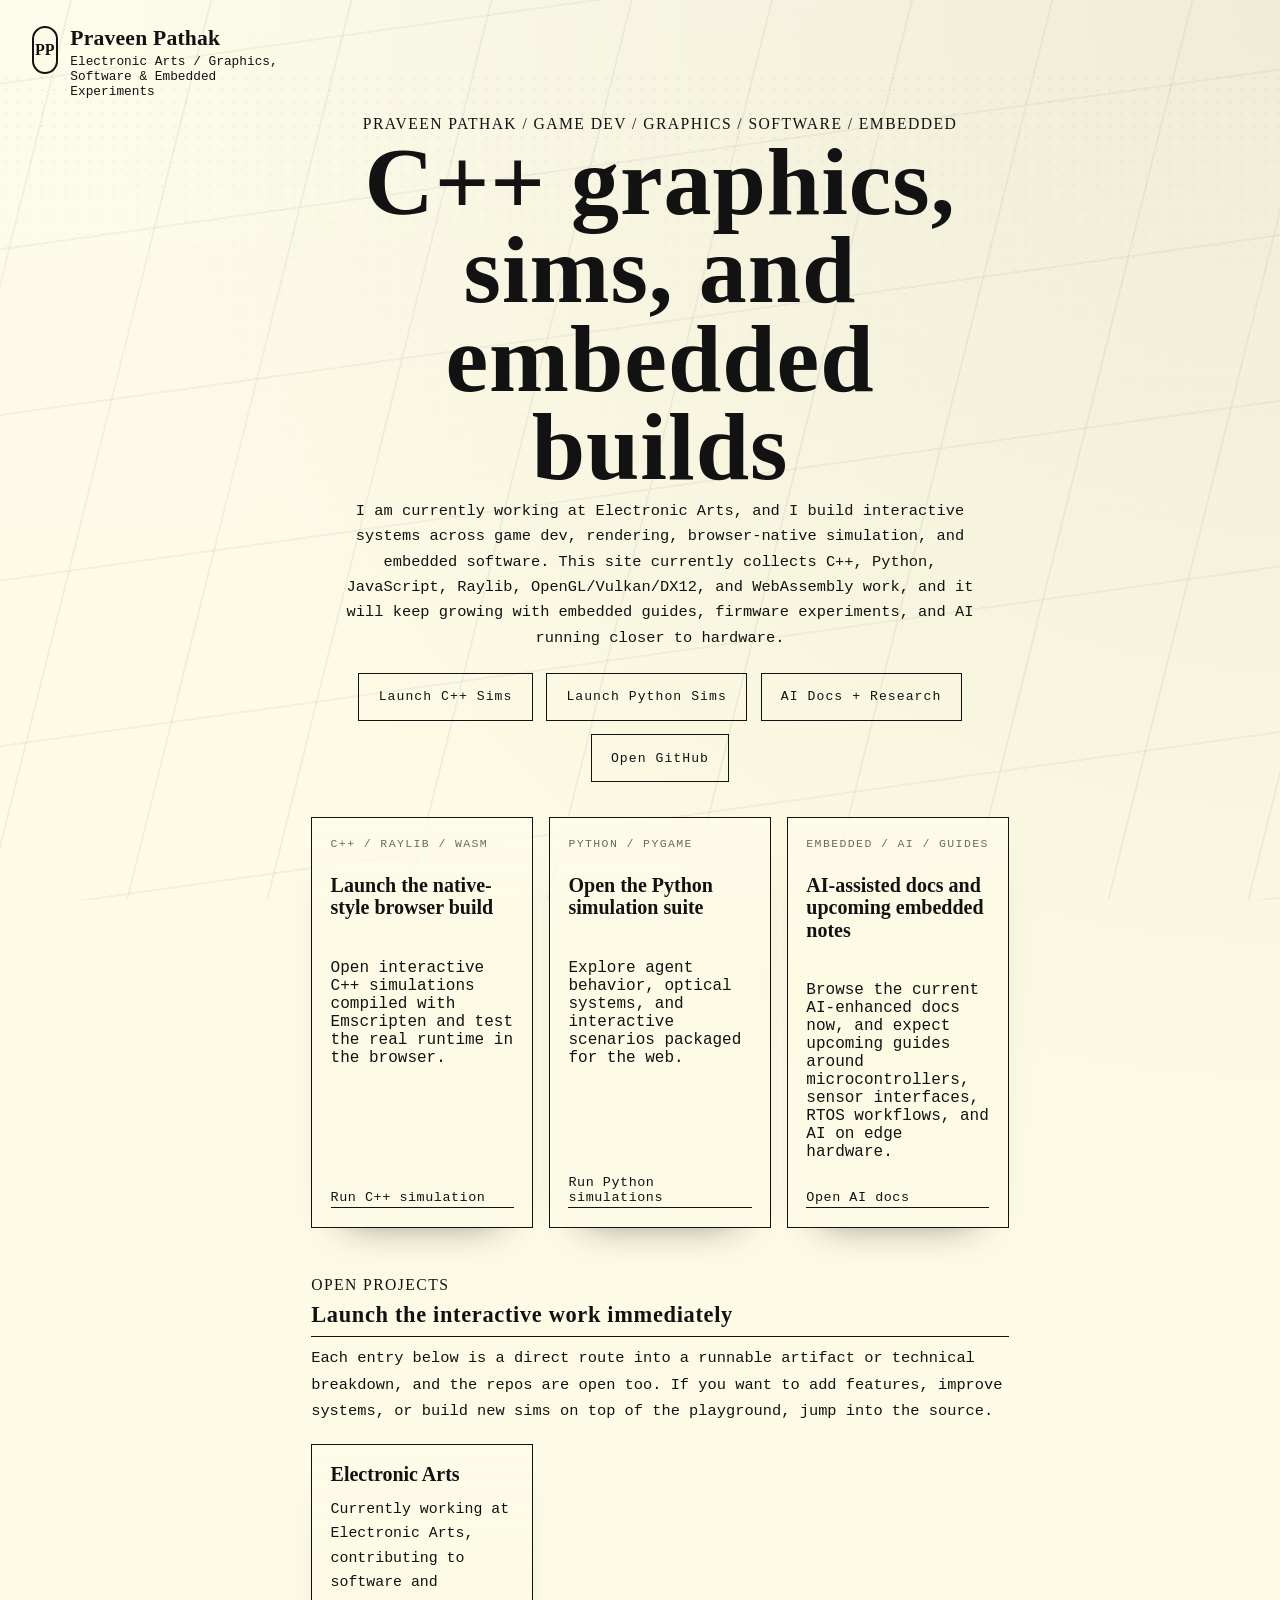
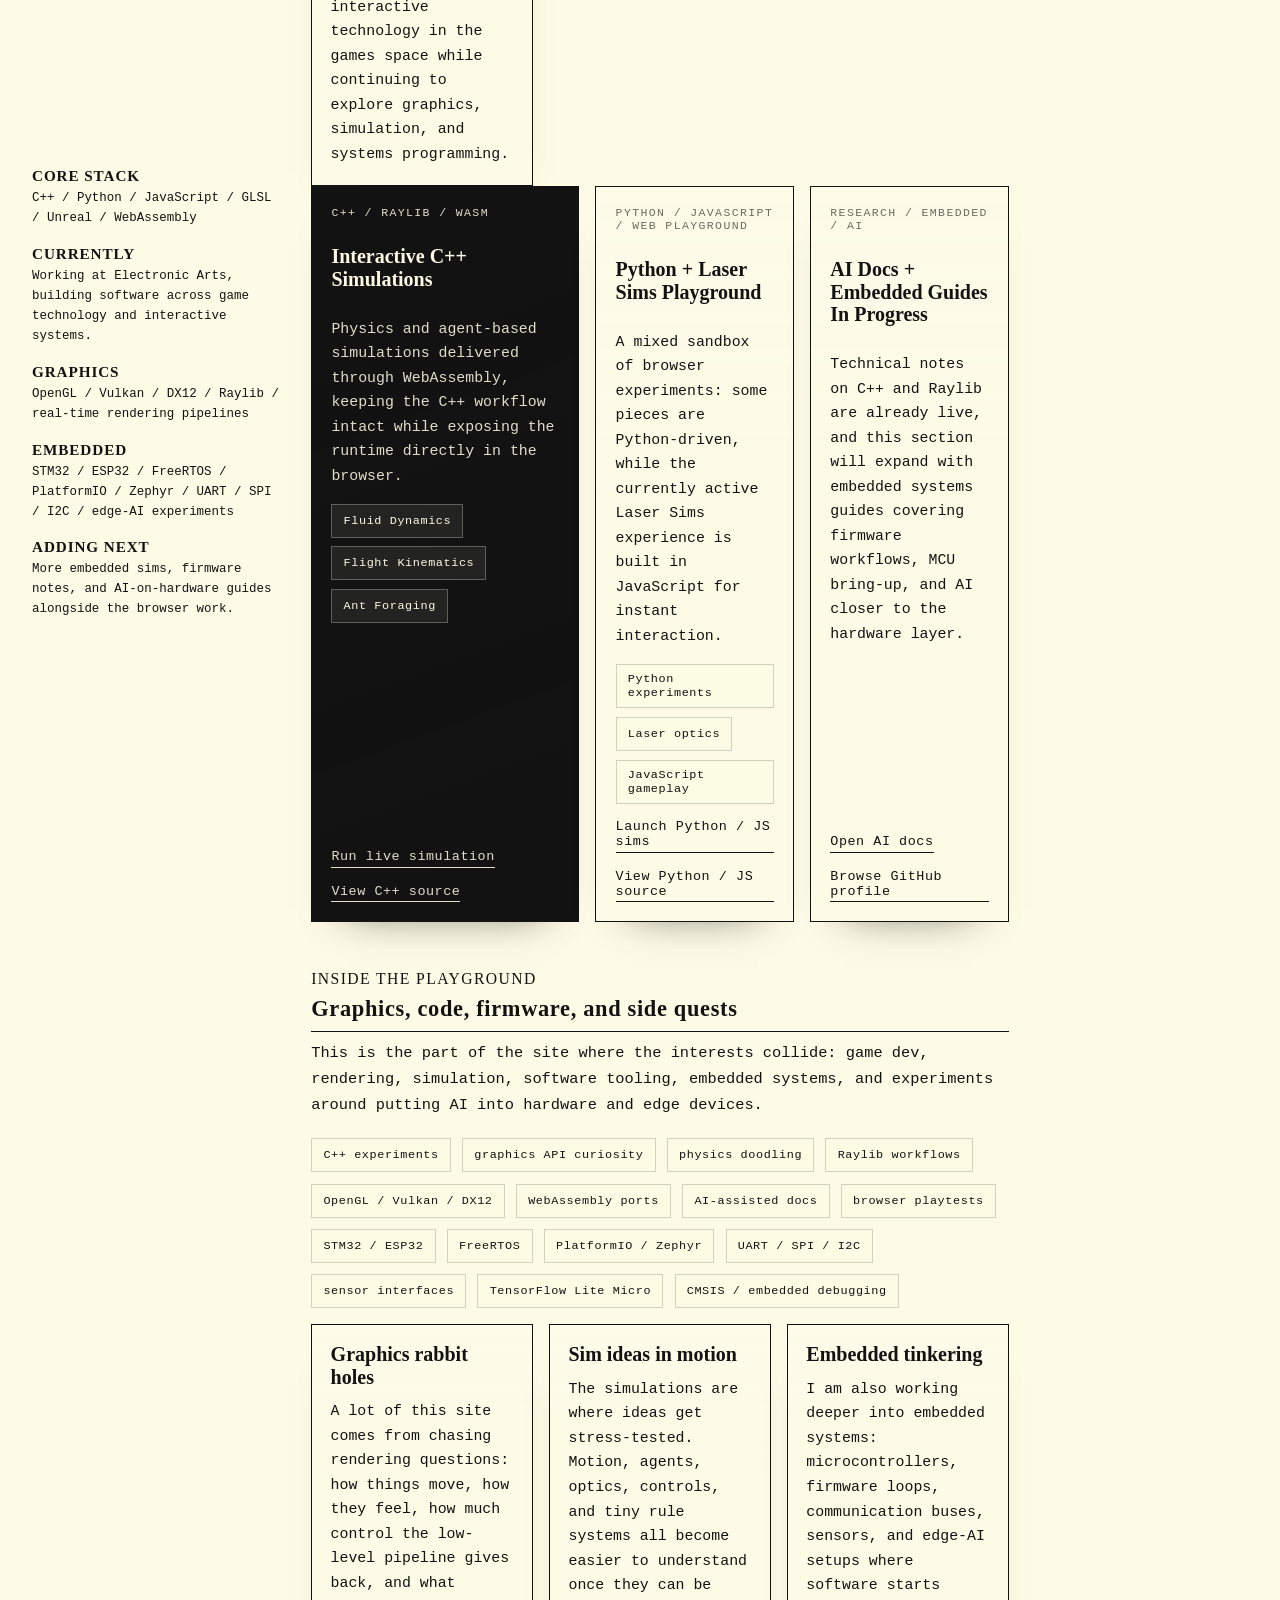
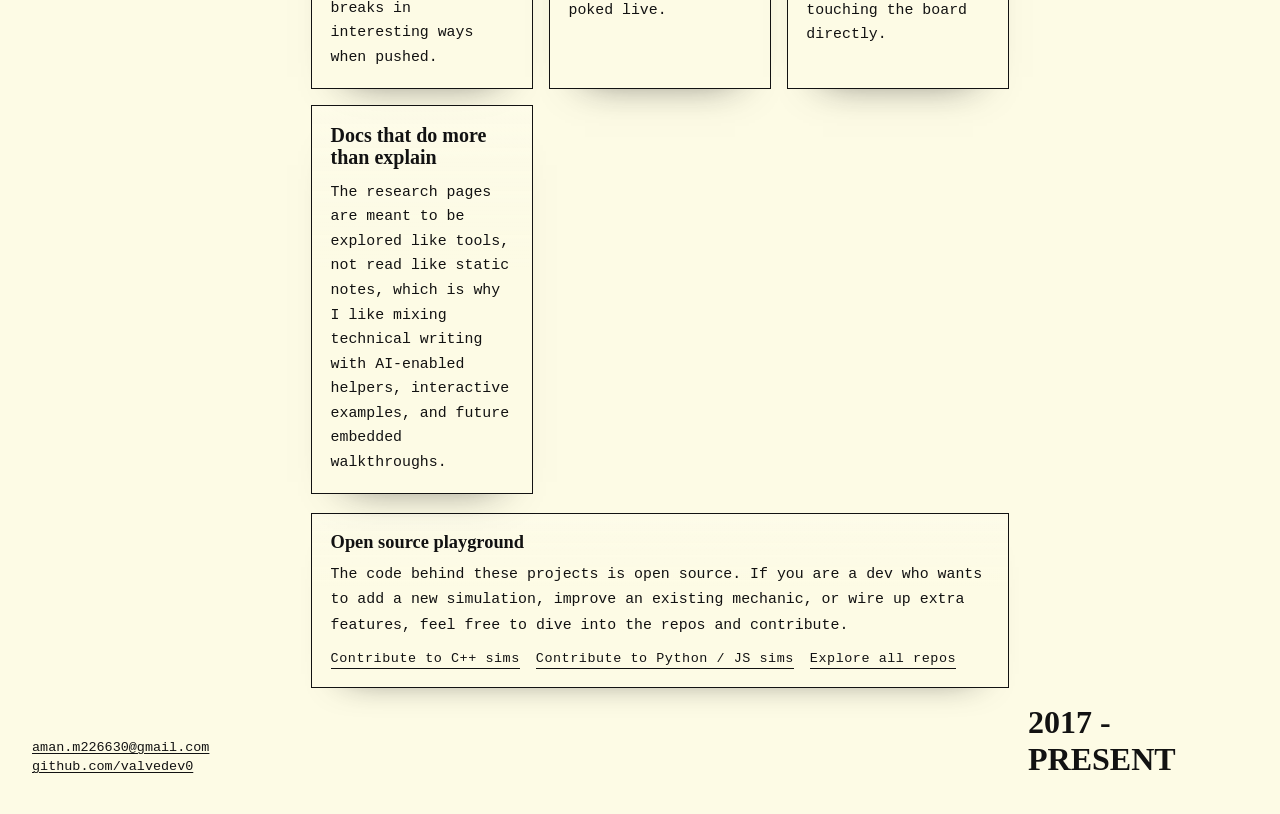
==== commit eee2abb8: "updated index" ====
--- a/index.html
+++ b/index.html
@@ -12,13 +12,15 @@
       <div class="avatar" aria-hidden="true">PP</div>
       <div>
         <h1 class="name">Praveen Pathak</h1>
-        <p class="meta">Graphics, Software &amp; Embedded Experiments</p>
+        <p class="meta">Electronic Arts / Graphics, Software &amp; Embedded Experiments</p>
       </div>
     </header>
 
     <aside class="left-meta">
       <h2>CORE STACK</h2>
       <p>C++ / Python / JavaScript / GLSL / Unreal / WebAssembly</p>
+      <h2>CURRENTLY</h2>
+      <p>Working at Electronic Arts, building software across game technology and interactive systems.</p>
       <h2>GRAPHICS</h2>
       <p>OpenGL / Vulkan / DX12 / Raylib / real-time rendering pipelines</p>
       <h2>EMBEDDED</h2>
@@ -31,7 +33,8 @@
       <p class="section-kicker">PRAVEEN PATHAK / GAME DEV / GRAPHICS / SOFTWARE / EMBEDDED</p>
       <h2 class="massive-title">C++ graphics,<br>sims, and embedded builds</h2>
       <p class="hero-note">
-        I build interactive systems across game dev, rendering, browser-native simulation, and
+        I am currently working at Electronic Arts, and I build interactive systems across game dev,
+        rendering, browser-native simulation, and
         embedded software. This site currently collects C++, Python, JavaScript, Raylib,
         OpenGL/Vulkan/DX12, and WebAssembly work, and it will keep growing with embedded guides,
         firmware experiments, and AI running closer to hardware.
@@ -83,6 +86,17 @@
             the repos are open too. If you want to add features, improve systems, or build new
             sims on top of the playground, jump into the source.
           </p>
+        </div>
+
+        <div class="detail-grid">
+          <article class="detail-card">
+            <h4>Electronic Arts</h4>
+            <p>
+              Currently working at Electronic Arts, contributing to software and interactive
+              technology in the games space while continuing to explore graphics, simulation, and
+              systems programming.
+            </p>
+          </article>
         </div>
 
         <div class="project-grid">
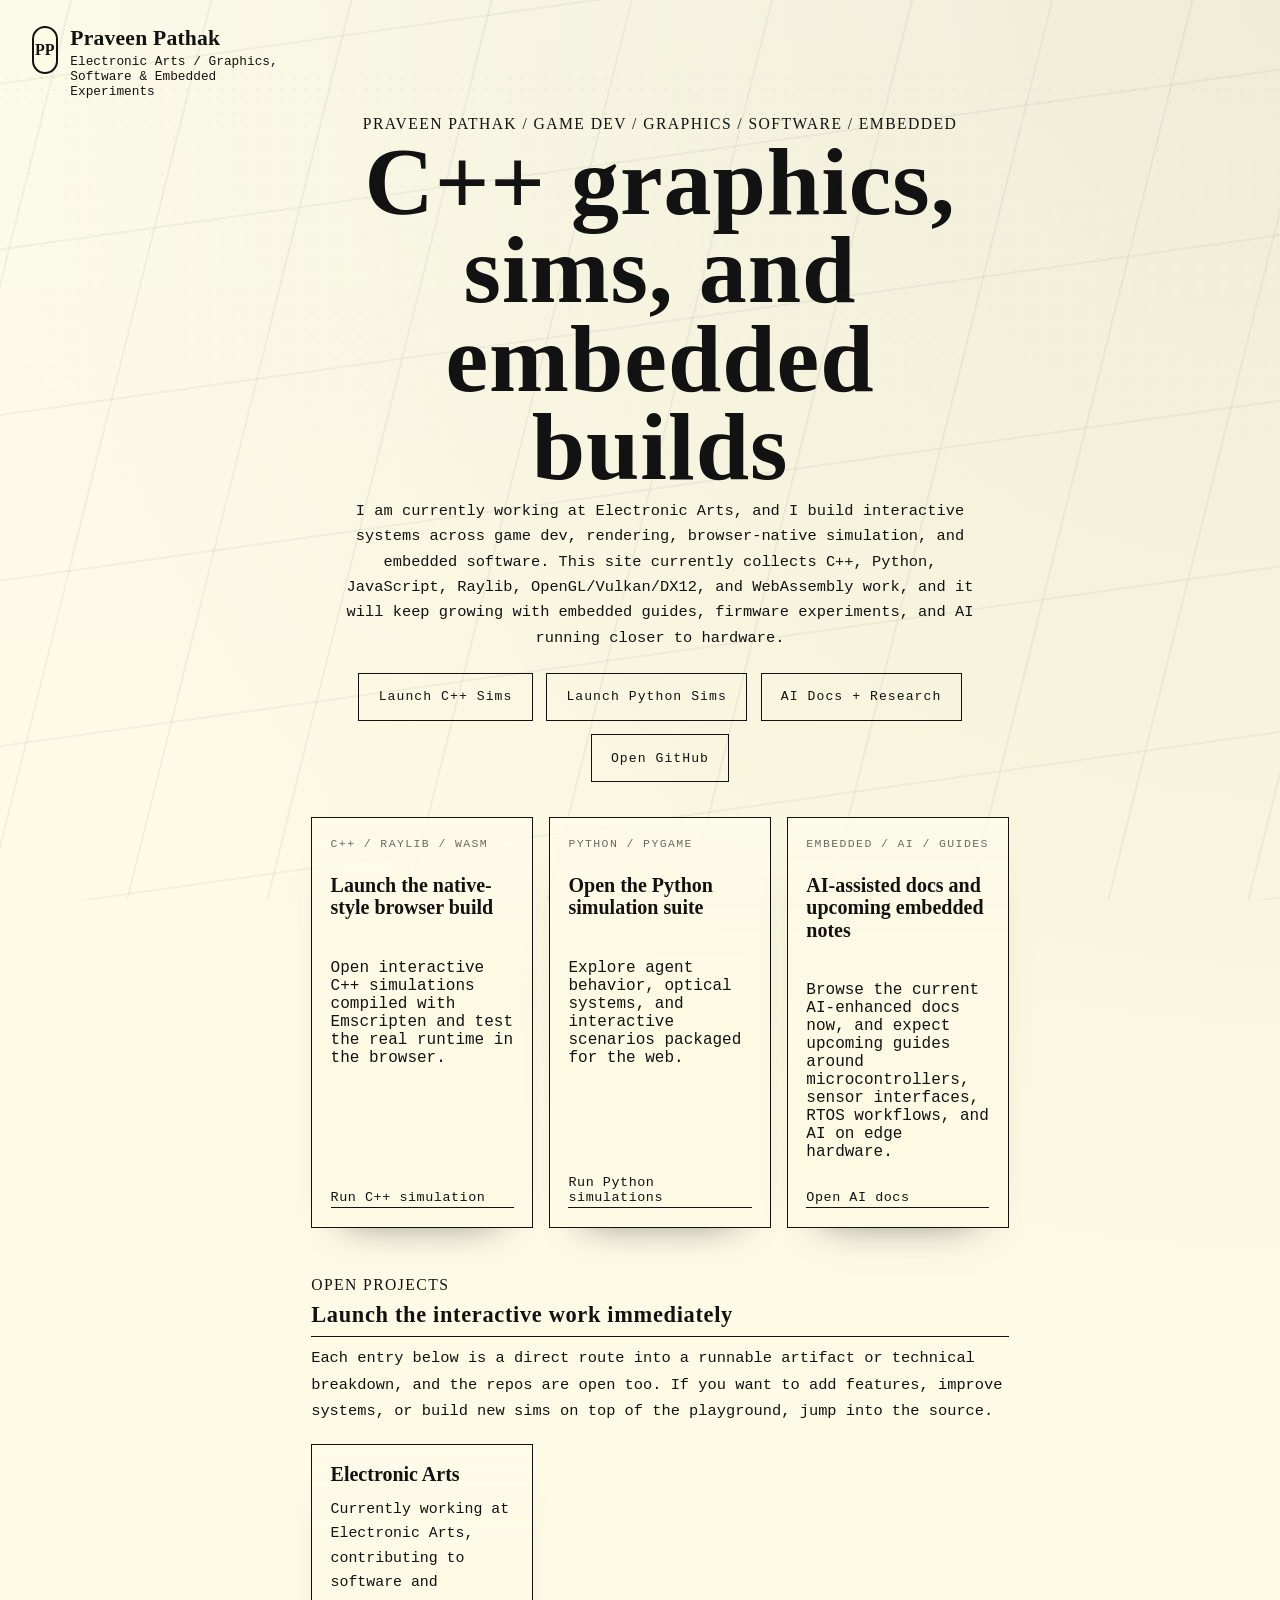
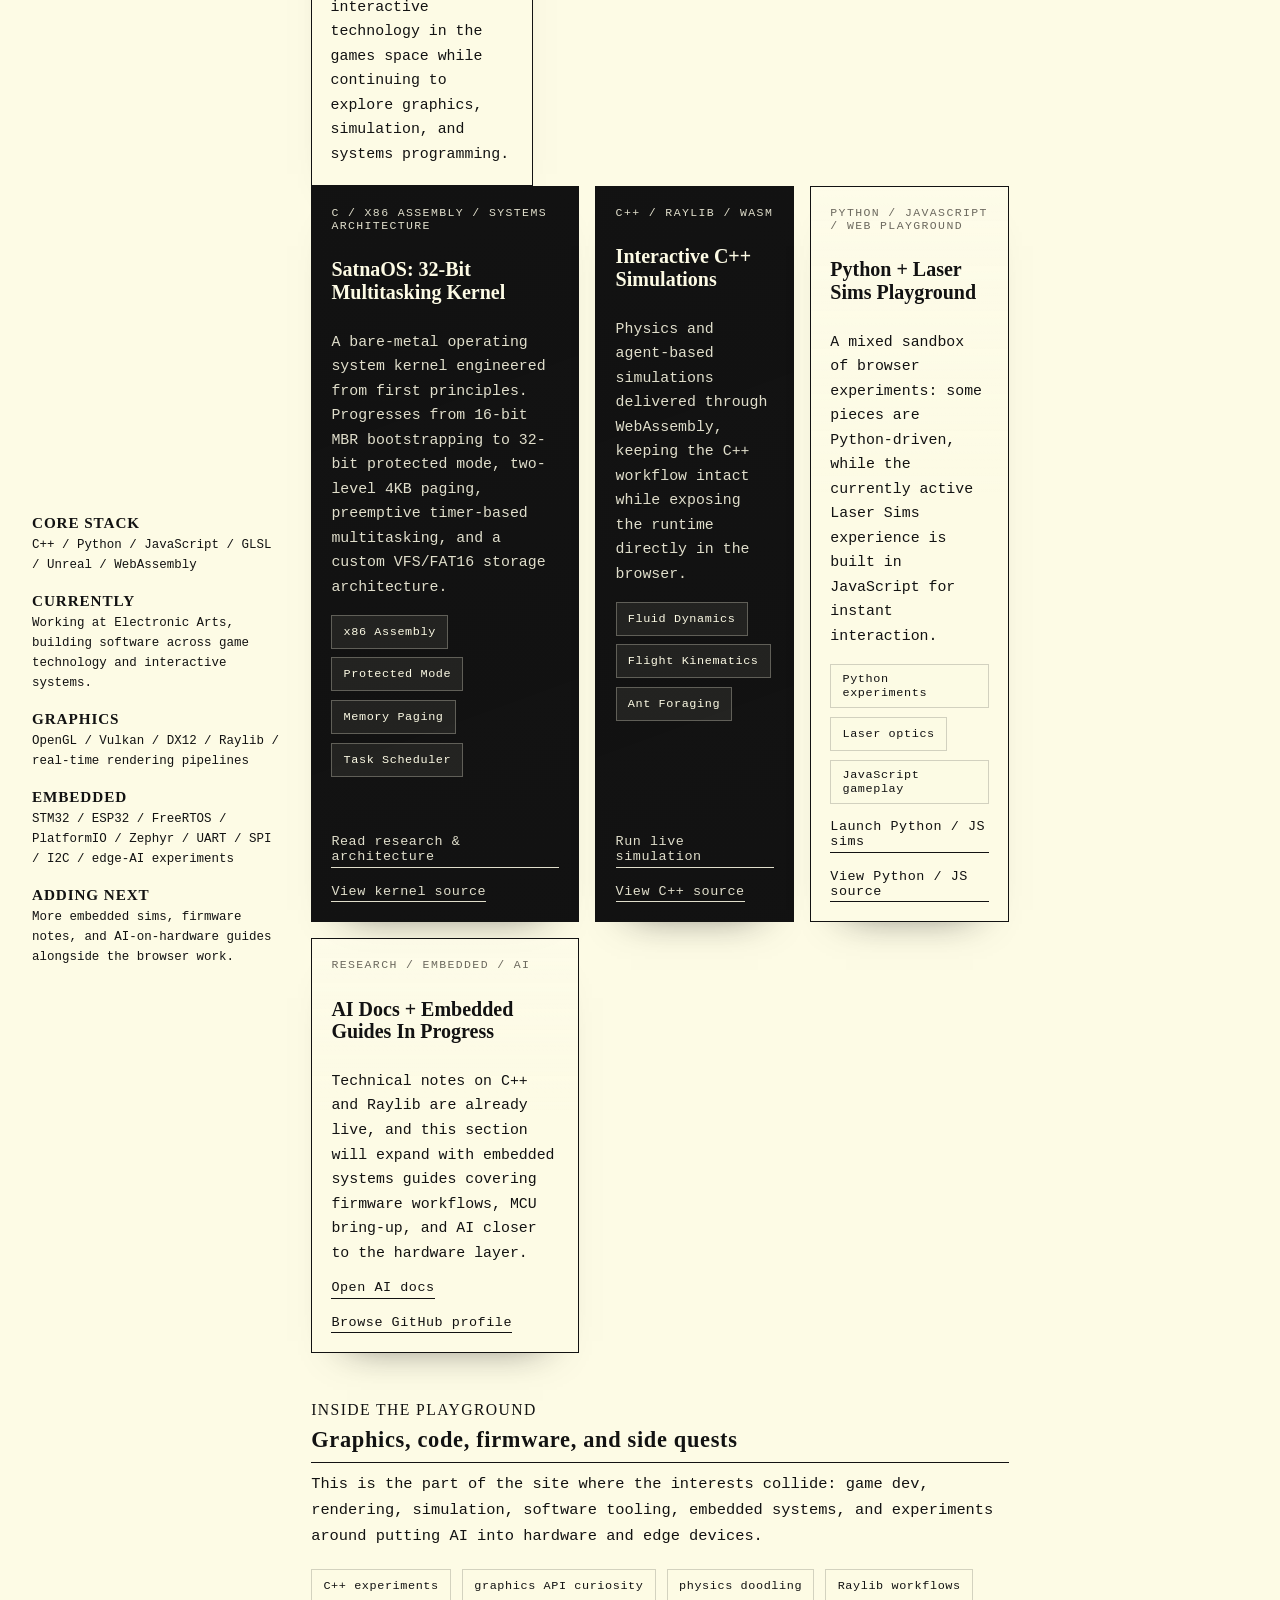
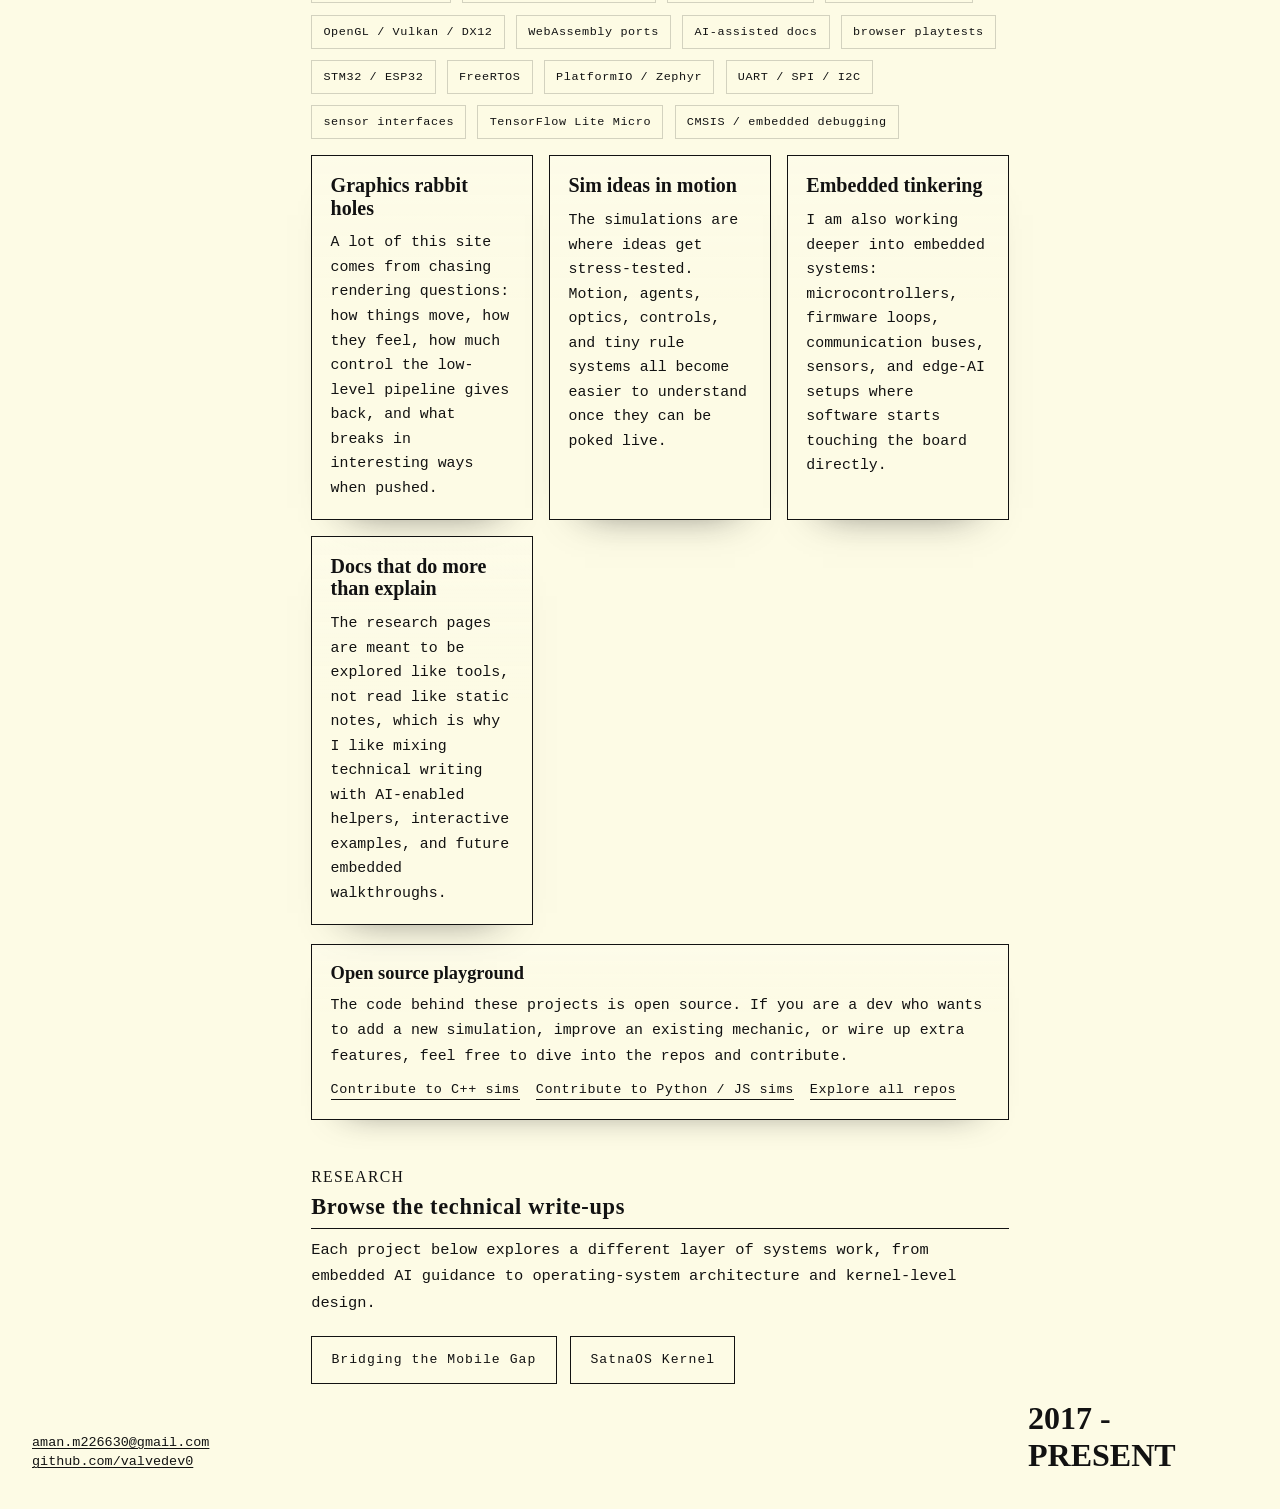
==== commit e82e465e: "added kernel research" ====
--- a/index.html
+++ b/index.html
@@ -101,6 +101,26 @@
 
         <div class="project-grid">
           <article class="project-card project-card-featured">
+            <p class="card-kicker">C / X86 ASSEMBLY / SYSTEMS ARCHITECTURE</p>
+            <h4>SatnaOS: 32-Bit Multitasking Kernel</h4>
+            <p class="project-summary">
+              A bare-metal operating system kernel engineered from first principles. Progresses from 16-bit MBR
+              bootstrapping to 32-bit protected mode, two-level 4KB paging, preemptive timer-based multitasking,
+              and a custom VFS/FAT16 storage architecture.
+            </p>
+            <div class="card-tags" aria-label="Operating system technologies">
+              <span>x86 Assembly</span>
+              <span>Protected Mode</span>
+              <span>Memory Paging</span>
+              <span>Task Scheduler</span>
+            </div>
+            <div class="project-actions">
+              <a class="arrow-link" href="research/satnaos-kernel/">Read research &amp; architecture</a>
+              <a class="arrow-link" href="https://github.com/valvedev0/kernel" target="_blank" rel="noreferrer">View kernel source</a>
+            </div>
+          </article>
+
+          <article class="project-card project-card-featured">
             <p class="card-kicker">C++ / RAYLIB / WASM</p>
             <h4>Interactive C++ Simulations</h4>
             <p class="project-summary">
@@ -229,6 +249,22 @@
           </div>
         </div>
       </section>
+
+      <section class="content-section" id="research">
+        <div class="section-heading">
+          <p class="section-kicker">RESEARCH</p>
+          <h3 class="section-title">Browse the technical write-ups</h3>
+          <p class="supporting-copy">
+            Each project below explores a different layer of systems work, from embedded AI guidance to
+            operating-system architecture and kernel-level design.
+          </p>
+        </div>
+
+        <div class="research-actions" aria-label="Research projects">
+          <a class="action-link" href="research/bridging-mobile-gap/">Bridging the Mobile Gap</a>
+          <a class="action-link action-link-secondary" href="research/satnaos-kernel/">SatnaOS Kernel</a>
+        </div>
+      </section>
     </main>
 
     <footer class="footer-left" id="contact">
--- a/style.css
+++ b/style.css
@@ -186,6 +186,14 @@
   gap: 0.85rem;
 }
 
+.research-actions {
+  margin-top: 1rem;
+  display: flex;
+  justify-content: flex-start;
+  flex-wrap: wrap;
+  gap: 0.85rem;
+}
+
 .action-link {
   display: inline-flex;
   align-items: center;
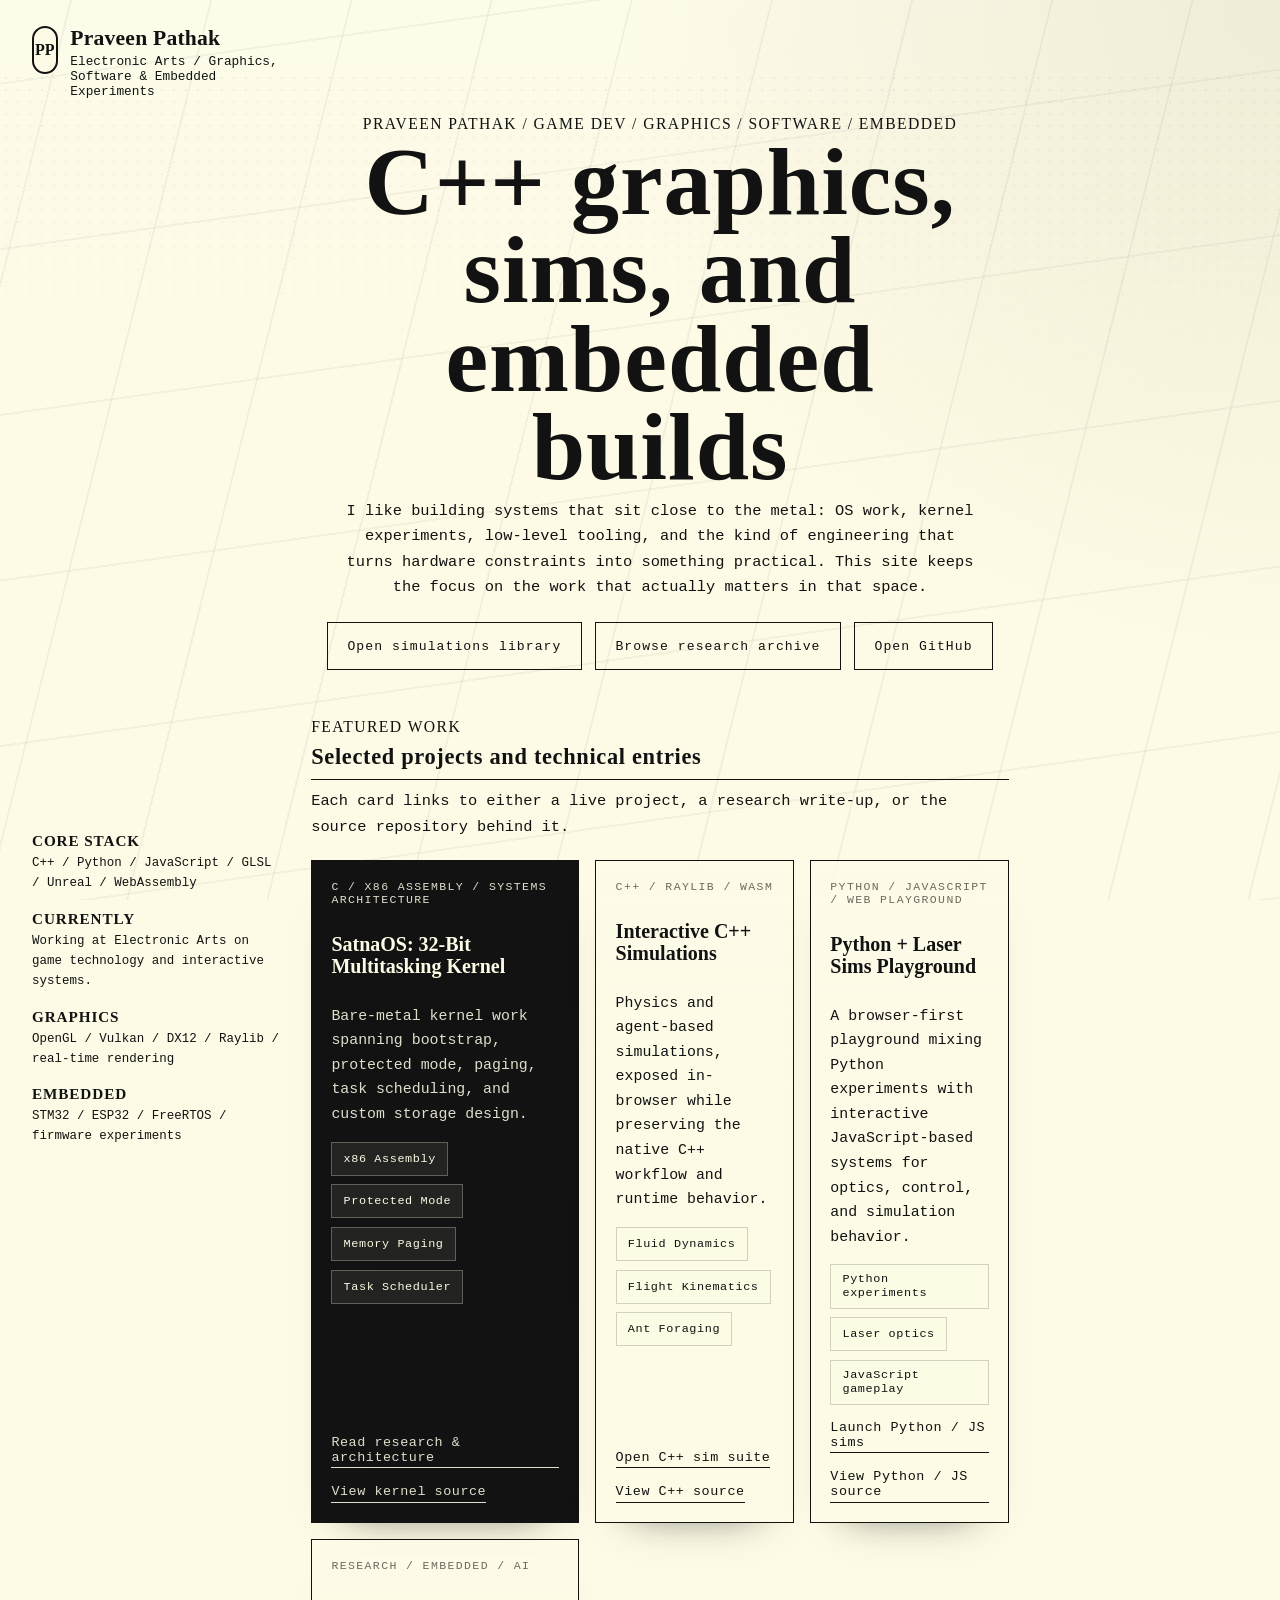
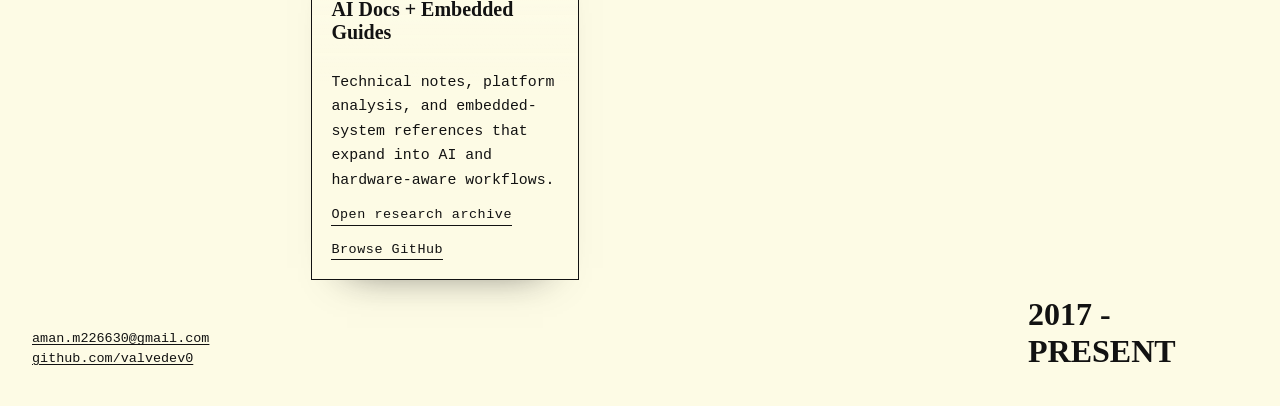
==== commit e4048a88: "restructured site" ====
--- a/index.html
+++ b/index.html
@@ -20,83 +20,35 @@
       <h2>CORE STACK</h2>
       <p>C++ / Python / JavaScript / GLSL / Unreal / WebAssembly</p>
       <h2>CURRENTLY</h2>
-      <p>Working at Electronic Arts, building software across game technology and interactive systems.</p>
+      <p>Working at Electronic Arts on game technology and interactive systems.</p>
       <h2>GRAPHICS</h2>
-      <p>OpenGL / Vulkan / DX12 / Raylib / real-time rendering pipelines</p>
+      <p>OpenGL / Vulkan / DX12 / Raylib / real-time rendering</p>
       <h2>EMBEDDED</h2>
-      <p>STM32 / ESP32 / FreeRTOS / PlatformIO / Zephyr / UART / SPI / I2C / edge-AI experiments</p>
-      <h2>ADDING NEXT</h2>
-      <p>More embedded sims, firmware notes, and AI-on-hardware guides alongside the browser work.</p>
+      <p>STM32 / ESP32 / FreeRTOS / firmware experiments</p>
     </aside>
 
     <main class="central-block">
       <p class="section-kicker">PRAVEEN PATHAK / GAME DEV / GRAPHICS / SOFTWARE / EMBEDDED</p>
       <h2 class="massive-title">C++ graphics,<br>sims, and embedded builds</h2>
       <p class="hero-note">
-        I am currently working at Electronic Arts, and I build interactive systems across game dev,
-        rendering, browser-native simulation, and
-        embedded software. This site currently collects C++, Python, JavaScript, Raylib,
-        OpenGL/Vulkan/DX12, and WebAssembly work, and it will keep growing with embedded guides,
-        firmware experiments, and AI running closer to hardware.
+        I like building systems that sit close to the metal: OS work, kernel experiments, low-level
+        tooling, and the kind of engineering that turns hardware constraints into something practical.
+        This site keeps the focus on the work that actually matters in that space.
       </p>
 
       <div class="hero-actions" aria-label="Primary portfolio actions">
-        <a class="action-link" href="cpp_sims/simulations.html" target="_blank" rel="noreferrer">Launch C++ Sims</a>
-        <a class="action-link" href="python_sims/index.html" target="_blank" rel="noreferrer">Launch Python Sims</a>
-        <a class="action-link action-link-secondary" href="research/bridging-mobile-gap/">AI Docs + Research</a>
+        <a class="action-link" href="simulations/">Open simulations library</a>
+        <a class="action-link" href="research/">Browse research archive</a>
         <a class="action-link action-link-secondary" href="https://github.com/valvedev0" target="_blank" rel="noreferrer">Open GitHub</a>
       </div>
 
-      <section class="spotlight-grid" aria-label="Primary portfolio entry points">
-        <article class="spotlight-card spotlight-card-launch">
-          <p class="card-kicker">C++ / RAYLIB / WASM</p>
-          <h3>Launch the native-style browser build</h3>
-          <p>
-            Open interactive C++ simulations compiled with Emscripten and test the real runtime in
-            the browser.
-          </p>
-          <a class="arrow-link" href="cpp_sims/simulations.html" target="_blank" rel="noreferrer">Run C++ simulation</a>
-        </article>
-        <article class="spotlight-card spotlight-card-launch">
-          <p class="card-kicker">PYTHON / PYGAME</p>
-          <h3>Open the Python simulation suite</h3>
-          <p>
-            Explore agent behavior, optical systems, and interactive scenarios packaged for the
-            web.
-          </p>
-          <a class="arrow-link" href="python_sims/index.html" target="_blank" rel="noreferrer">Run Python simulations</a>
-        </article>
-        <article class="spotlight-card spotlight-card-launch">
-          <p class="card-kicker">EMBEDDED / AI / GUIDES</p>
-          <h3>AI-assisted docs and upcoming embedded notes</h3>
-          <p>
-            Browse the current AI-enhanced docs now, and expect upcoming guides around
-            microcontrollers, sensor interfaces, RTOS workflows, and AI on edge hardware.
-          </p>
-          <a class="arrow-link" href="research/bridging-mobile-gap/">Open AI docs</a>
-        </article>
-      </section>
-
       <section class="content-section" id="projects">
         <div class="section-heading">
-          <p class="section-kicker">OPEN PROJECTS</p>
-          <h3 class="section-title">Launch the interactive work immediately</h3>
+          <p class="section-kicker">FEATURED WORK</p>
+          <h3 class="section-title">Selected projects and technical entries</h3>
           <p class="supporting-copy">
-            Each entry below is a direct route into a runnable artifact or technical breakdown, and
-            the repos are open too. If you want to add features, improve systems, or build new
-            sims on top of the playground, jump into the source.
+            Each card links to either a live project, a research write-up, or the source repository behind it.
           </p>
-        </div>
-
-        <div class="detail-grid">
-          <article class="detail-card">
-            <h4>Electronic Arts</h4>
-            <p>
-              Currently working at Electronic Arts, contributing to software and interactive
-              technology in the games space while continuing to explore graphics, simulation, and
-              systems programming.
-            </p>
-          </article>
         </div>
 
         <div class="project-grid">
@@ -104,9 +56,8 @@
             <p class="card-kicker">C / X86 ASSEMBLY / SYSTEMS ARCHITECTURE</p>
             <h4>SatnaOS: 32-Bit Multitasking Kernel</h4>
             <p class="project-summary">
-              A bare-metal operating system kernel engineered from first principles. Progresses from 16-bit MBR
-              bootstrapping to 32-bit protected mode, two-level 4KB paging, preemptive timer-based multitasking,
-              and a custom VFS/FAT16 storage architecture.
+              Bare-metal kernel work spanning bootstrap, protected mode, paging, task scheduling, and
+              custom storage design.
             </p>
             <div class="card-tags" aria-label="Operating system technologies">
               <span>x86 Assembly</span>
@@ -120,12 +71,12 @@
             </div>
           </article>
 
-          <article class="project-card project-card-featured">
+          <article class="project-card">
             <p class="card-kicker">C++ / RAYLIB / WASM</p>
             <h4>Interactive C++ Simulations</h4>
             <p class="project-summary">
-              Physics and agent-based simulations delivered through WebAssembly, keeping the C++
-              workflow intact while exposing the runtime directly in the browser.
+              Physics and agent-based simulations, exposed in-browser while preserving the native C++
+              workflow and runtime behavior.
             </p>
             <div class="card-tags" aria-label="C++ simulation categories">
               <span>Fluid Dynamics</span>
@@ -133,7 +84,7 @@
               <span>Ant Foraging</span>
             </div>
             <div class="project-actions">
-              <a class="arrow-link" href="cpp_sims/simulations.html" target="_blank" rel="noreferrer">Run live simulation</a>
+              <a class="arrow-link" href="cpp_sims/simulations.html" target="_blank" rel="noreferrer">Open C++ sim suite</a>
               <a class="arrow-link" href="https://github.com/valvedev0/simulations/tree/feature/wasm-port/cpp" target="_blank" rel="noreferrer">View C++ source</a>
             </div>
           </article>
@@ -142,8 +93,8 @@
             <p class="card-kicker">PYTHON / JAVASCRIPT / WEB PLAYGROUND</p>
             <h4>Python + Laser Sims Playground</h4>
             <p class="project-summary">
-              A mixed sandbox of browser experiments: some pieces are Python-driven, while the
-              currently active Laser Sims experience is built in JavaScript for instant interaction.
+              A browser-first playground mixing Python experiments with interactive JavaScript-based
+              systems for optics, control, and simulation behavior.
             </p>
             <div class="card-tags" aria-label="Python simulation categories">
               <span>Python experiments</span>
@@ -158,111 +109,16 @@
 
           <article class="project-card">
             <p class="card-kicker">RESEARCH / EMBEDDED / AI</p>
-            <h4>AI Docs + Embedded Guides In Progress</h4>
+            <h4>AI Docs + Embedded Guides</h4>
             <p class="project-summary">
-              Technical notes on C++ and Raylib are already live, and this section will expand with
-              embedded systems guides covering firmware workflows, MCU bring-up, and AI closer to
-              the hardware layer.
+              Technical notes, platform analysis, and embedded-system references that expand into AI and
+              hardware-aware workflows.
             </p>
             <div class="project-actions">
-              <a class="arrow-link" href="research/bridging-mobile-gap/">Open AI docs</a>
-              <a class="arrow-link" href="https://github.com/valvedev0" target="_blank" rel="noreferrer">Browse GitHub profile</a>
+              <a class="arrow-link" href="research/">Open research archive</a>
+              <a class="arrow-link" href="https://github.com/valvedev0" target="_blank" rel="noreferrer">Browse GitHub</a>
             </div>
           </article>
-        </div>
-      </section>
-
-      <section class="content-section" id="skills">
-        <div class="section-heading">
-          <p class="section-kicker">INSIDE THE PLAYGROUND</p>
-          <h3 class="section-title">Graphics, code, firmware, and side quests</h3>
-          <p class="supporting-copy">
-            This is the part of the site where the interests collide: game dev, rendering,
-            simulation, software tooling, embedded systems, and experiments around putting AI into
-            hardware and edge devices.
-          </p>
-        </div>
-
-        <div class="skill-cloud" aria-label="Skill snapshot">
-          <span class="skill-pill">C++ experiments</span>
-          <span class="skill-pill">graphics API curiosity</span>
-          <span class="skill-pill">physics doodling</span>
-          <span class="skill-pill">Raylib workflows</span>
-          <span class="skill-pill">OpenGL / Vulkan / DX12</span>
-          <span class="skill-pill">WebAssembly ports</span>
-          <span class="skill-pill">AI-assisted docs</span>
-          <span class="skill-pill">browser playtests</span>
-          <span class="skill-pill">STM32 / ESP32</span>
-          <span class="skill-pill">FreeRTOS</span>
-          <span class="skill-pill">PlatformIO / Zephyr</span>
-          <span class="skill-pill">UART / SPI / I2C</span>
-          <span class="skill-pill">sensor interfaces</span>
-          <span class="skill-pill">TensorFlow Lite Micro</span>
-          <span class="skill-pill">CMSIS / embedded debugging</span>
-        </div>
-
-        <div class="detail-grid">
-          <article class="detail-card">
-            <h4>Graphics rabbit holes</h4>
-            <p>
-              A lot of this site comes from chasing rendering questions: how things move, how they
-              feel, how much control the low-level pipeline gives back, and what breaks in
-              interesting ways when pushed.
-            </p>
-          </article>
-          <article class="detail-card">
-            <h4>Sim ideas in motion</h4>
-            <p>
-              The simulations are where ideas get stress-tested. Motion, agents, optics, controls,
-              and tiny rule systems all become easier to understand once they can be poked live.
-            </p>
-          </article>
-          <article class="detail-card">
-            <h4>Embedded tinkering</h4>
-            <p>
-              I am also working deeper into embedded systems: microcontrollers, firmware loops,
-              communication buses, sensors, and edge-AI setups where software starts touching the
-              board directly.
-            </p>
-          </article>
-          <article class="detail-card">
-            <h4>Docs that do more than explain</h4>
-            <p>
-              The research pages are meant to be explored like tools, not read like static notes,
-              which is why I like mixing technical writing with AI-enabled helpers, interactive
-              examples, and future embedded walkthroughs.
-            </p>
-          </article>
-        </div>
-
-        <div class="contrib-note">
-          <h4>Open source playground</h4>
-          <p>
-            The code behind these projects is open source. If you are a dev who wants to add a new
-            simulation, improve an existing mechanic, or wire up extra features, feel free to dive
-            into the repos and contribute.
-          </p>
-          <div class="project-actions">
-            <a class="arrow-link" href="https://github.com/valvedev0/simulations/tree/feature/wasm-port/cpp" target="_blank" rel="noreferrer">Contribute to C++ sims</a>
-            <a class="arrow-link" href="https://github.com/valvedev0/simulations/tree/feature/wasm-port/python" target="_blank" rel="noreferrer">Contribute to Python / JS sims</a>
-            <a class="arrow-link" href="https://github.com/valvedev0" target="_blank" rel="noreferrer">Explore all repos</a>
-          </div>
-        </div>
-      </section>
-
-      <section class="content-section" id="research">
-        <div class="section-heading">
-          <p class="section-kicker">RESEARCH</p>
-          <h3 class="section-title">Browse the technical write-ups</h3>
-          <p class="supporting-copy">
-            Each project below explores a different layer of systems work, from embedded AI guidance to
-            operating-system architecture and kernel-level design.
-          </p>
-        </div>
-
-        <div class="research-actions" aria-label="Research projects">
-          <a class="action-link" href="research/bridging-mobile-gap/">Bridging the Mobile Gap</a>
-          <a class="action-link action-link-secondary" href="research/satnaos-kernel/">SatnaOS Kernel</a>
         </div>
       </section>
     </main>
